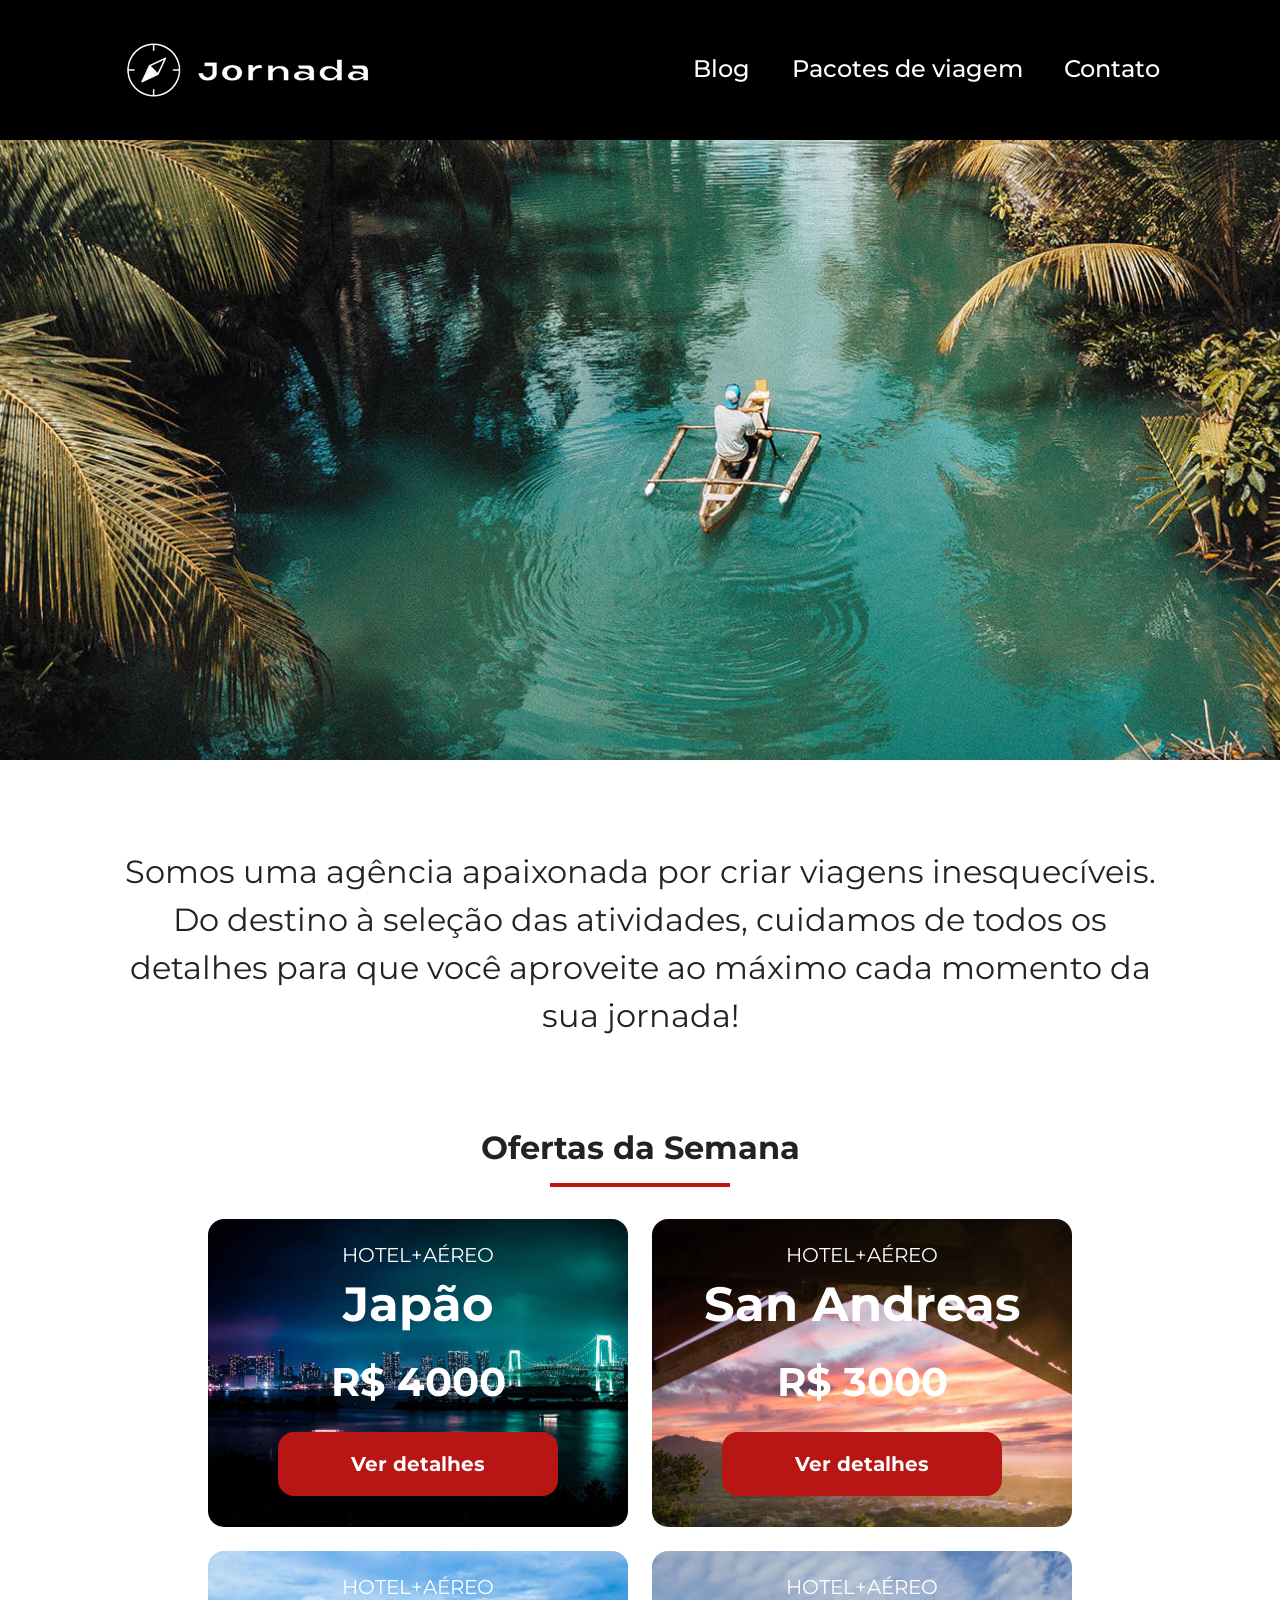
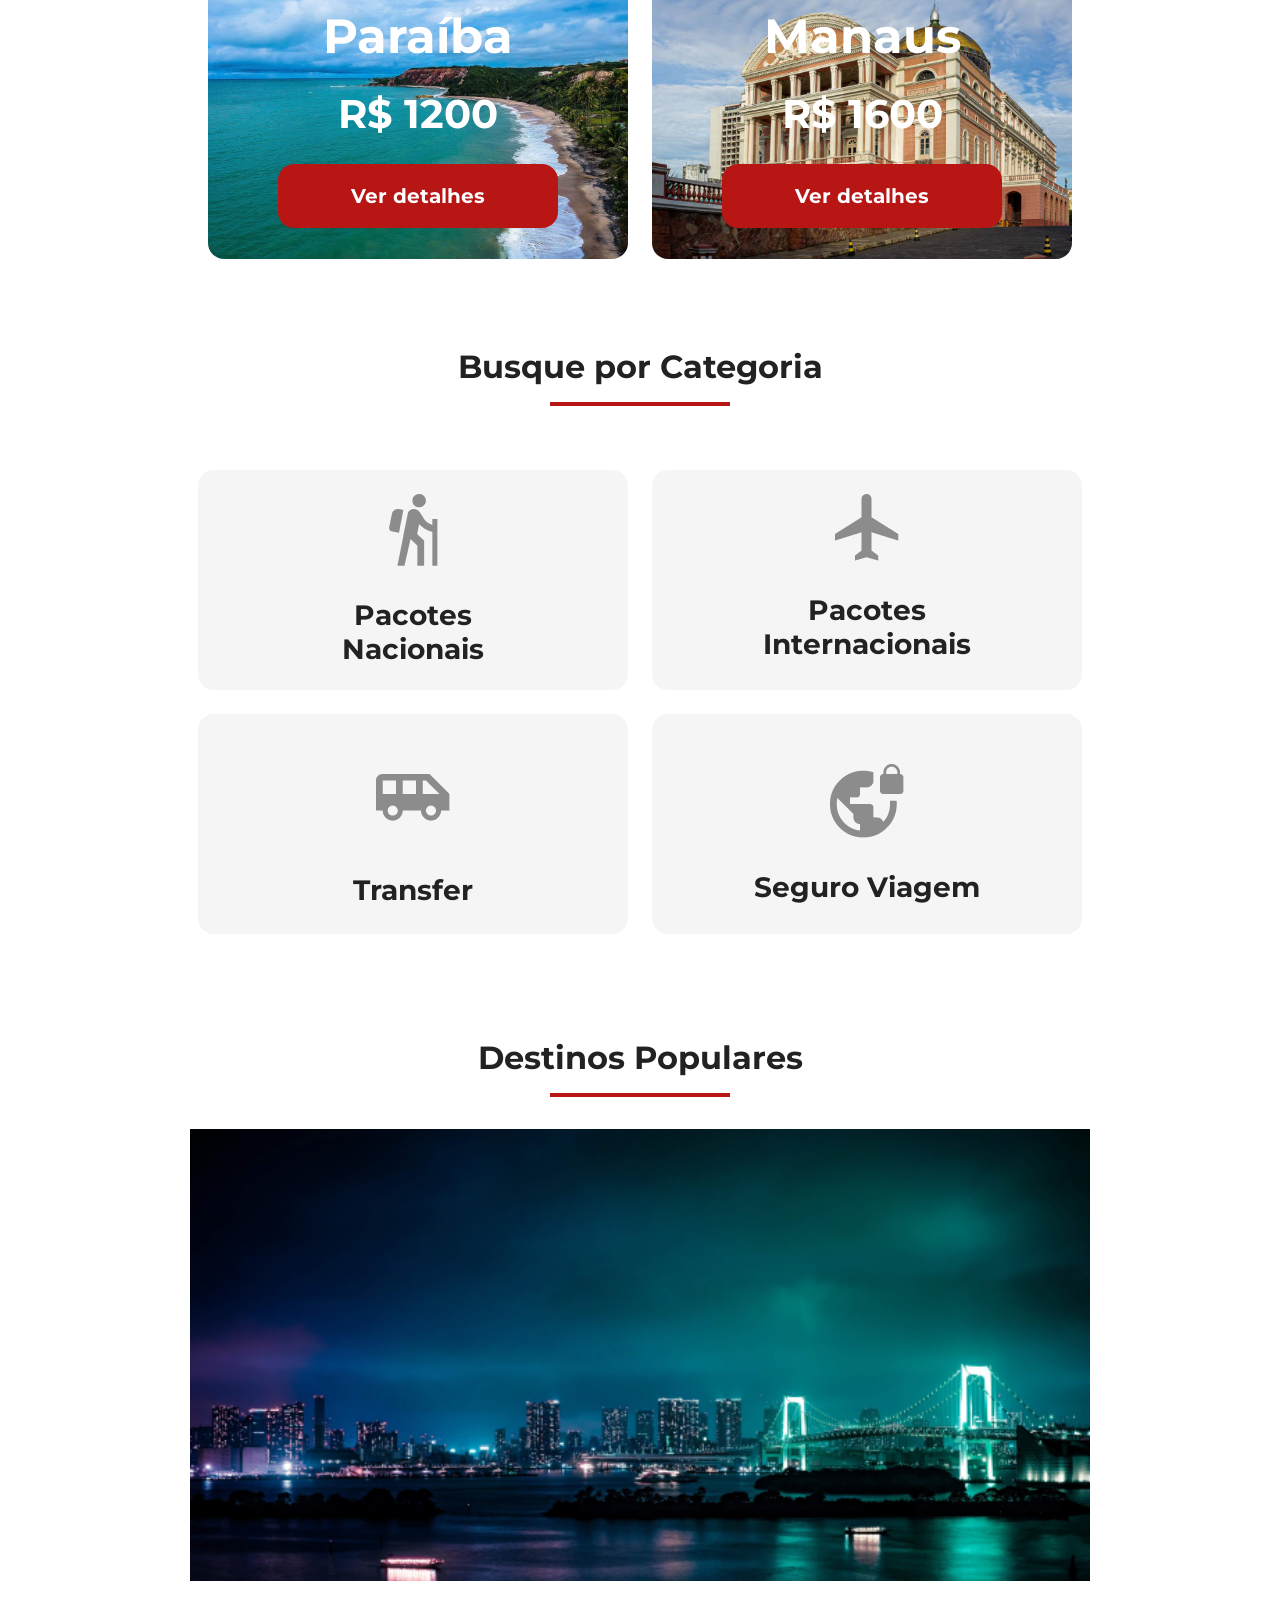
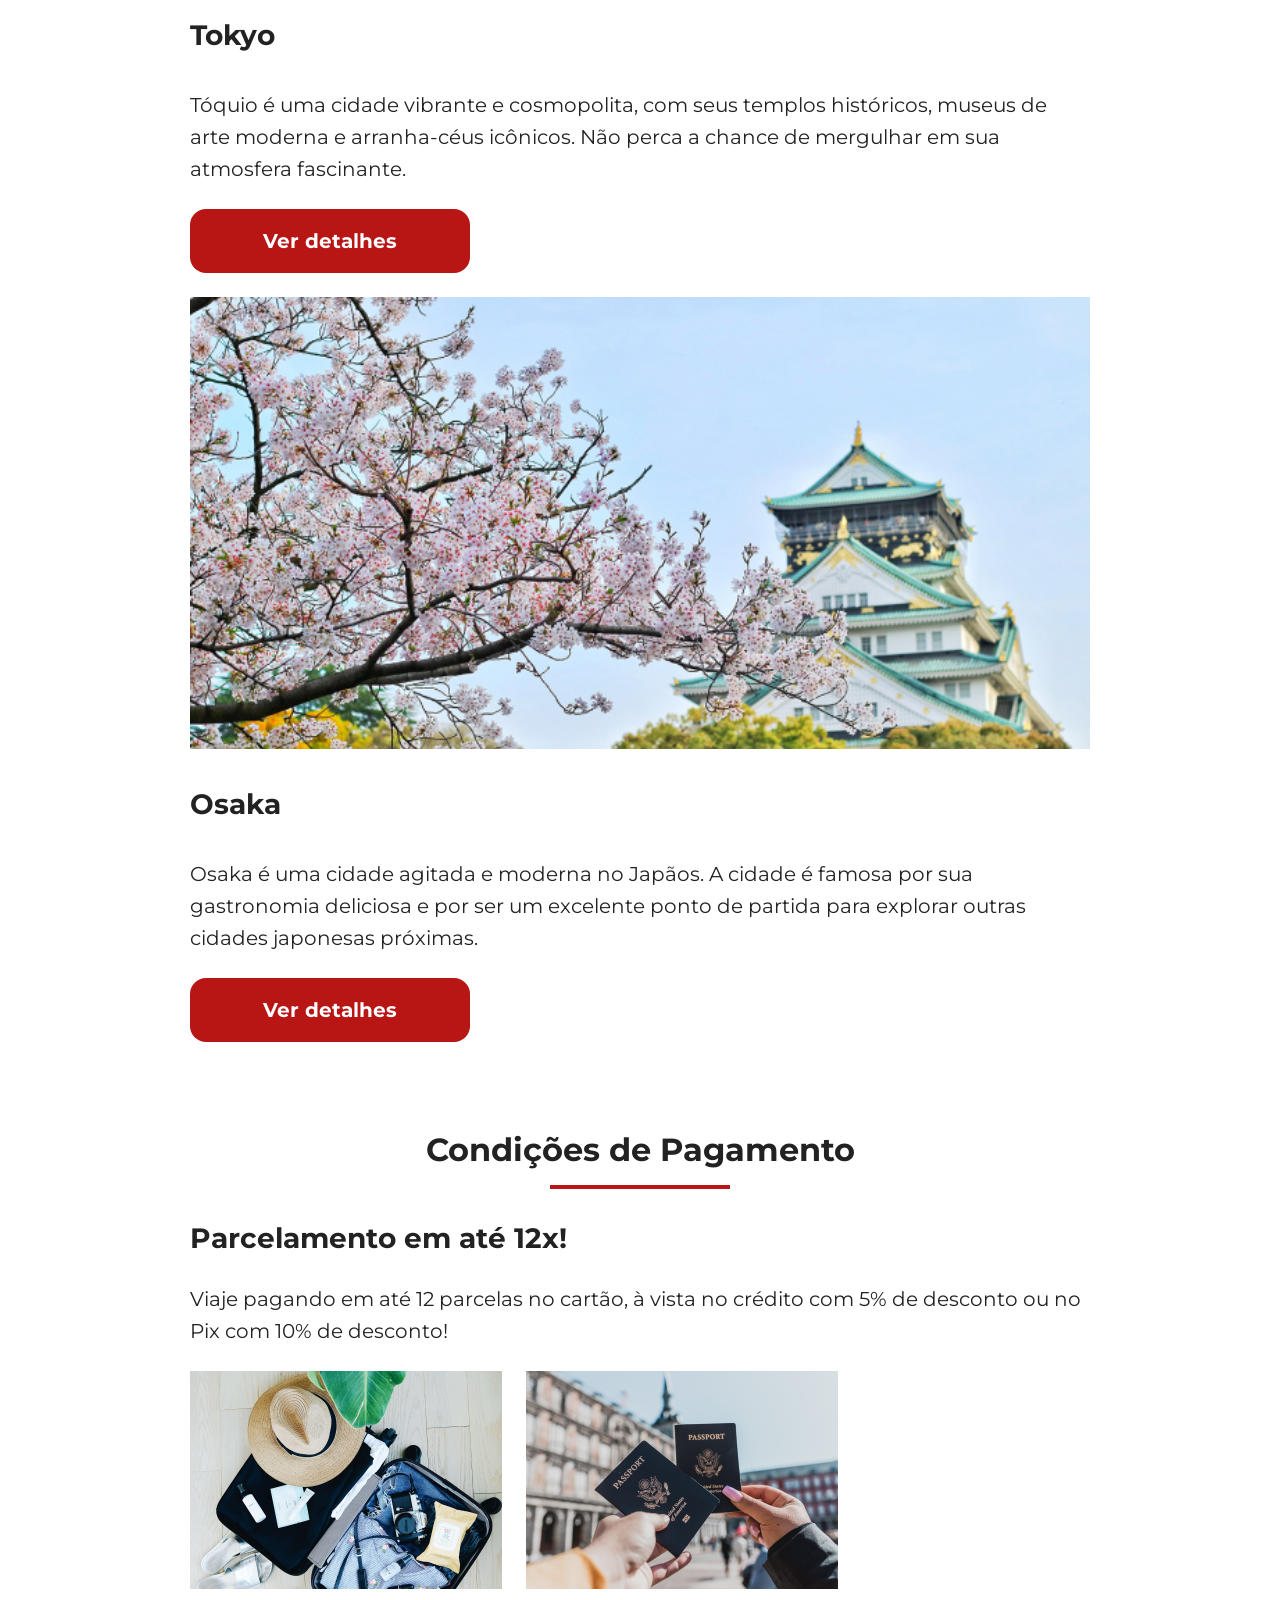
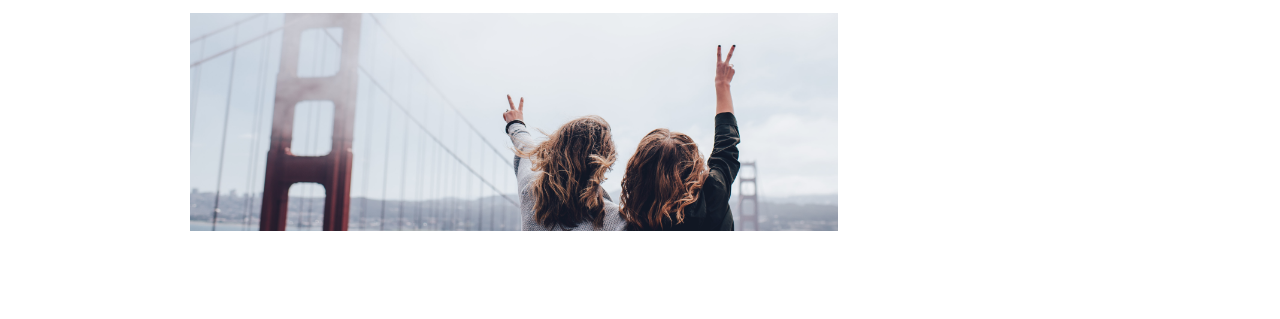
==== index.html @ 3ab2c5e5 "Finaliza sessao de pagamentos" ====
<!doctype html>
<html lang="pt-br">
    <head>
        <meta charset="UTF-8" />
        <meta name="viewport" content="width=device-width, initial-scale=1.0" />
        <link rel="stylesheet" href="./css/style.css" />
        <title>Jornada Viagens</title>
    </head>
    <body>
        <header class="main-header">
            <a class="logo" href="index.html" title="voltar para a página inicial">
                <img
                    class="img-mobile"
                    src="img/bussola-jornada-branco.png"
                    alt="Bússola do logo Jornada Viagens na cor branca"
                />
                <img
                    class="img-desktop"
                    src="img/bussola-texto-jornada-branco.png"
                    alt="Logo Jornada Viagens na cor branca"
                />
            </a>
            <div class="navigation-menu">
                <label for="menu"><img src="img/menu.png" alt="Menu" /></label>
                <input type="checkbox" id="menu" hidden />
                <nav>
                    <ul class="list-links">
                        <li><a href="blog.html" target="_blank" title="Acessar Blog">Blog</a></li>
                        <li>
                            <a href="pacotes.html" target="_blank" title="Acessar Pacotes de Viagem"
                                >Pacotes de viagem</a
                            >
                        </li>
                        <li>
                            <a href="contato.html" target="_blank" title="Acessar Contato"
                                >Contato</a
                            >
                        </li>
                    </ul>
                </nav>
            </div>
        </header>
        <section class="hero">
            <div class="hero-img"></div>
            <h2>
                Somos uma agência apaixonada por criar viagens inesquecíveis. Do destino à seleção
                das atividades, cuidamos de todos os detalhes para que você aproveite ao máximo cada
                momento da sua jornada!
            </h2>
        </section>
        <section class="offers">
            <div class="section-title">
                <h2>Ofertas da Semana</h2>
                <hr />
            </div>
            <section class="offers-cards">
                <article class="card japao">
                    <header>
                        <p>HOTEL+AÉREO</p>
                        <h3>
                            Japão <br />
                            <span>R$ 4000</span>
                        </h3>
                    </header>
                    <footer>
                        <a href="#" class="button">Ver detalhes</a>
                    </footer>
                </article>
                <article class="card san-andreas">
                    <header>
                        <p>HOTEL+AÉREO</p>
                        <h3>
                            San Andreas <br />
                            <span>R$ 3000</span>
                        </h3>
                    </header>
                    <footer>
                        <a href="#" class="button">Ver detalhes</a>
                    </footer>
                </article>
                <article class="card paraiba">
                    <header>
                        <p>HOTEL+AÉREO</p>
                        <h3>
                            Paraíba <br />
                            <span>R$ 1200</span>
                        </h3>
                    </header>
                    <footer>
                        <a href="#" class="button">Ver detalhes</a>
                    </footer>
                </article>
                <article class="card manaus">
                    <header>
                        <p>HOTEL+AÉREO</p>
                        <h3>
                            Manaus <br />
                            <span>R$ 1600</span>
                        </h3>
                    </header>
                    <footer>
                        <a href="#" class="button">Ver detalhes</a>
                    </footer>
                </article>
            </section>
        </section>
        <section class="categories">
            <div class="section-title">
                <h2>Busque por Categoria</h2>
                <hr />
            </div>
            <div class="categories-cards">
                <a
                    class="card"
                    href="#"
                    target="_blank"
                    title="Busque pela categoria Pacotes Nacionais"
                >
                    <img
                        src="img/icone-caminhada.png"
                        alt="Ícone cinza representando uma pessoa fazendo tracking"
                    />
                    <h3 class="content-title">
                        Pacotes <br />
                        Nacionais
                    </h3>
                </a>
                <a
                    class="card"
                    href="#"
                    target="_blank"
                    title="Busque pela categoria Pacotes Internacionais"
                >
                    <img src="img/icone-aviao.png" alt="" />
                    <h3 class="content-title">
                        Pacotes <br />
                        Internacionais
                    </h3>
                </a>
                <a
                    class="card single-line transfer"
                    href="#"
                    target="_blank"
                    title="Busque pela categoria Transfer"
                >
                    <img src="img/icone-transfer.png" alt="" />
                    <h3 class="content-title">Transfer</h3>
                </a>
                <a
                    class="card single-line"
                    href="#"
                    target="_blank"
                    title="Busque pela categoria Seguro Viagem"
                >
                    <img src="img/icone-planeta.png" alt="" />
                    <h3 class="content-title">Seguro Viagem</h3>
                </a>
            </div>
        </section>
        <section class="destinations">
            <div class="section-title">
                <h2>Destinos Populares</h2>
                <hr />
            </div>
            <div class="destination-items">
                <article class="item">
                    <header>
                        <div class="img-item tokyo"></div>
                        <h4 class="content-title">Tokyo</h4>
                    </header>
                    <p class="content-text">
                        Tóquio é uma cidade vibrante e cosmopolita, com seus templos históricos,
                        museus de arte moderna e arranha-céus icônicos. Não perca a chance de
                        mergulhar em sua atmosfera fascinante.
                    </p>
                    <footer>
                        <a
                            href="#"
                            class="button"
                            target="_blank"
                            title="Veja mais detalhes do destino Tokyo"
                            >Ver detalhes</a
                        >
                    </footer>
                </article>
                <article class="item">
                    <header>
                        <div class="img-item osaka"></div>
                        <h4 class="content-title">Osaka</h4>
                    </header>
                    <p class="content-text">
                        Osaka é uma cidade agitada e moderna no Japãos. A cidade é famosa por sua
                        gastronomia deliciosa e por ser um excelente ponto de partida para explorar
                        outras cidades japonesas próximas.
                    </p>
                    <footer>
                        <a
                            href="#"
                            class="button"
                            target="_blank"
                            title="Veja mais detalhes do destino Osaka"
                            >Ver detalhes</a
                        >
                    </footer>
                </article>
            </div>
        </section>
        <section class="payments">
            <div class="section-title">
                <h2>Condições de Pagamento</h2>
                <hr />
            </div>
            <div class="content-container">
                <div class="text-content">
                    <h3 class="content-title">Parcelamento em até 12x!</h3>
                    <p class="content-text">
                        Viaje pagando em até 12 parcelas no cartão, à vista no crédito com 5% de
                        desconto ou no Pix com 10% de desconto!
                    </p>
                </div>
                <div class="image-gallery">
                    <div class="image first"></div>
                    <div class="image second"></div>
                    <div class="image third colspan-2"></div>
                </div>
            </div>
        </section>
    </body>
</html>
---- css/style.css ----
@import url(global.css);
@import url(header.css);
@import url(hero.css);
@import url(offers.css);
@import url(categories.css);
@import url(destination.css);
@import url(payments.css);
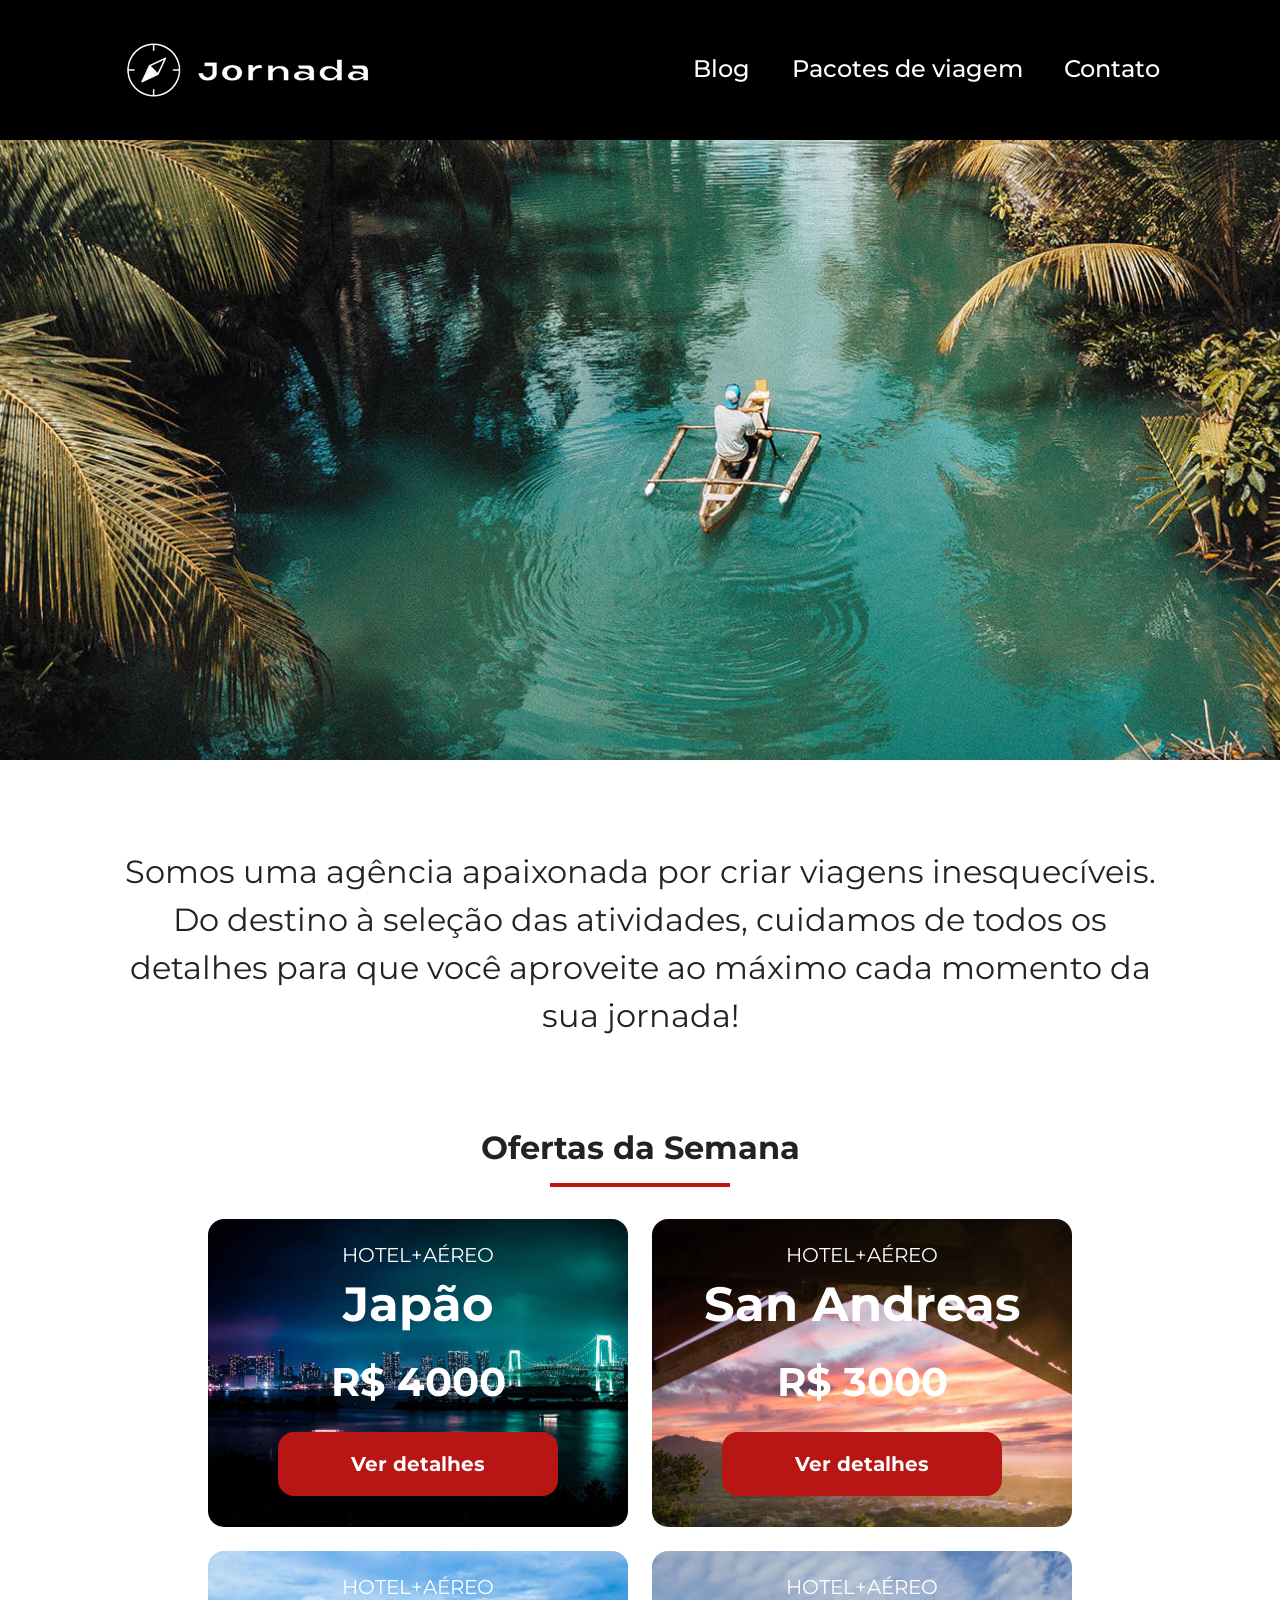
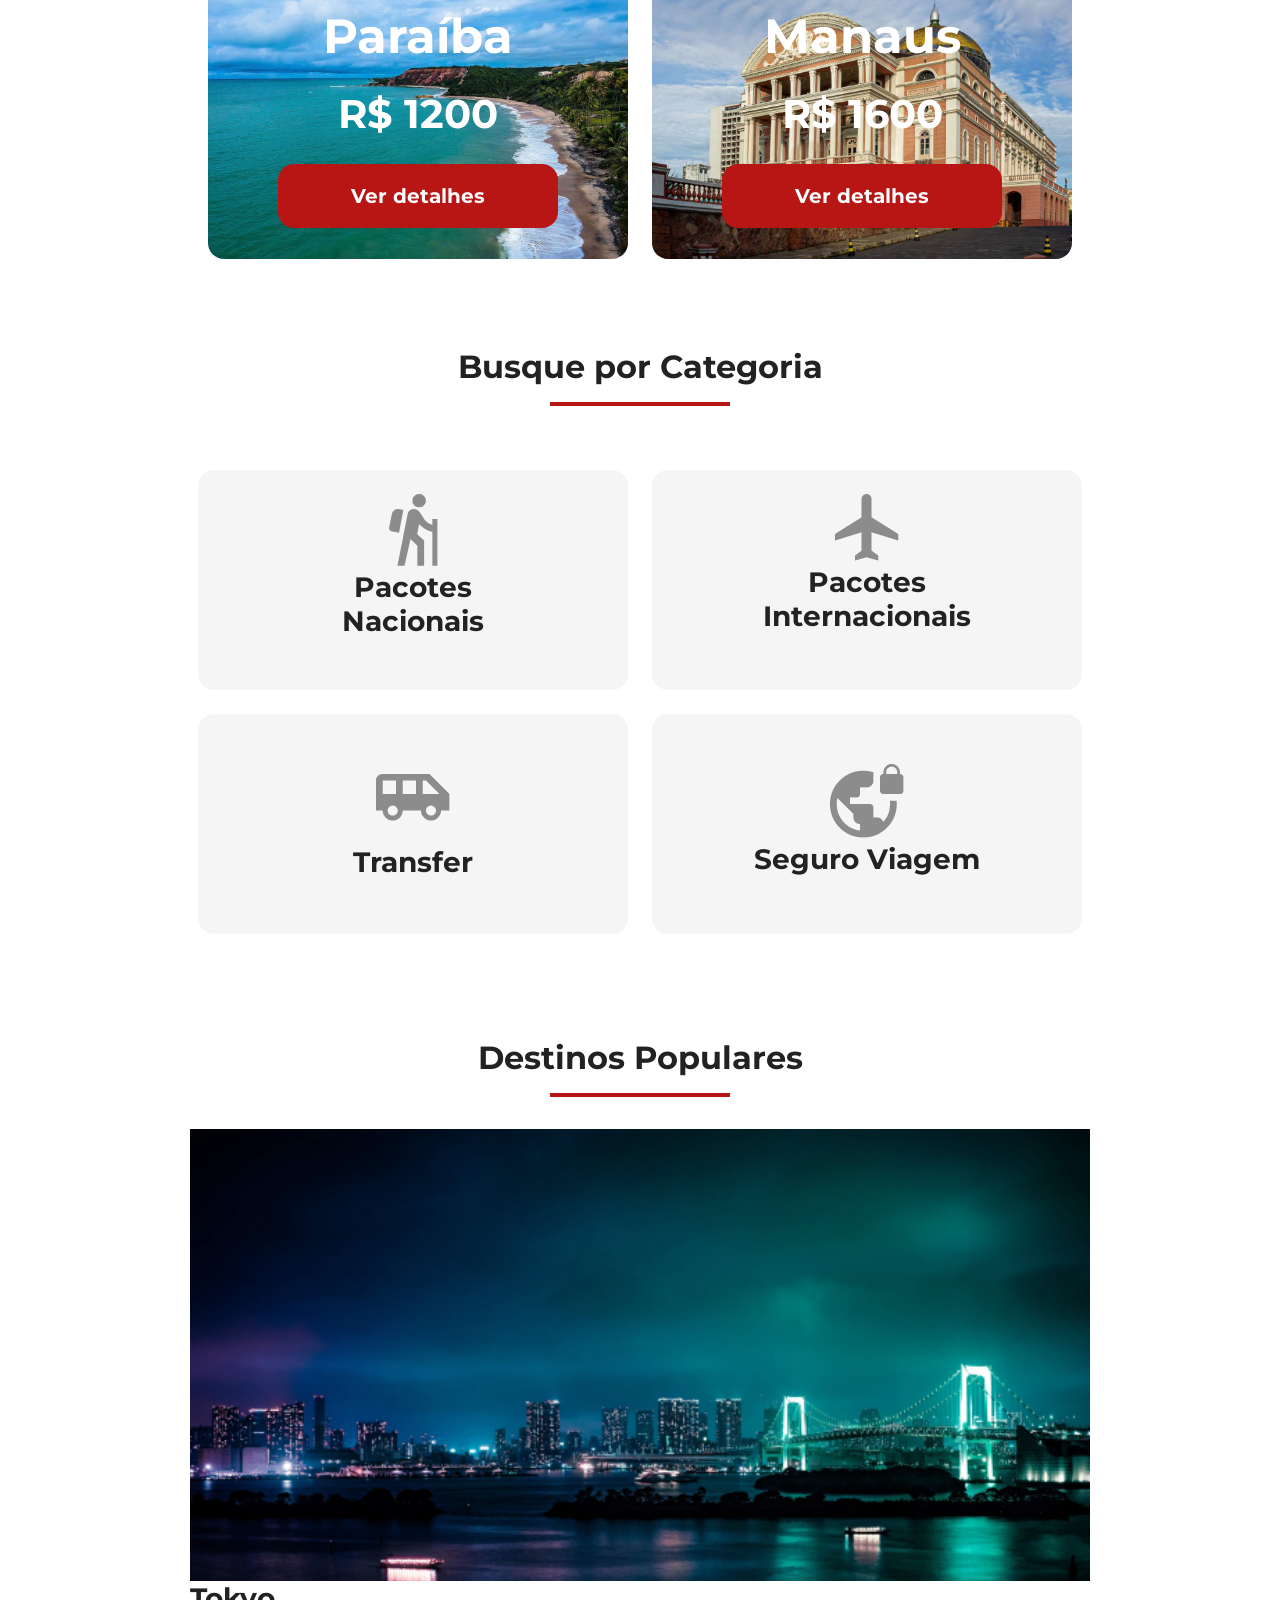
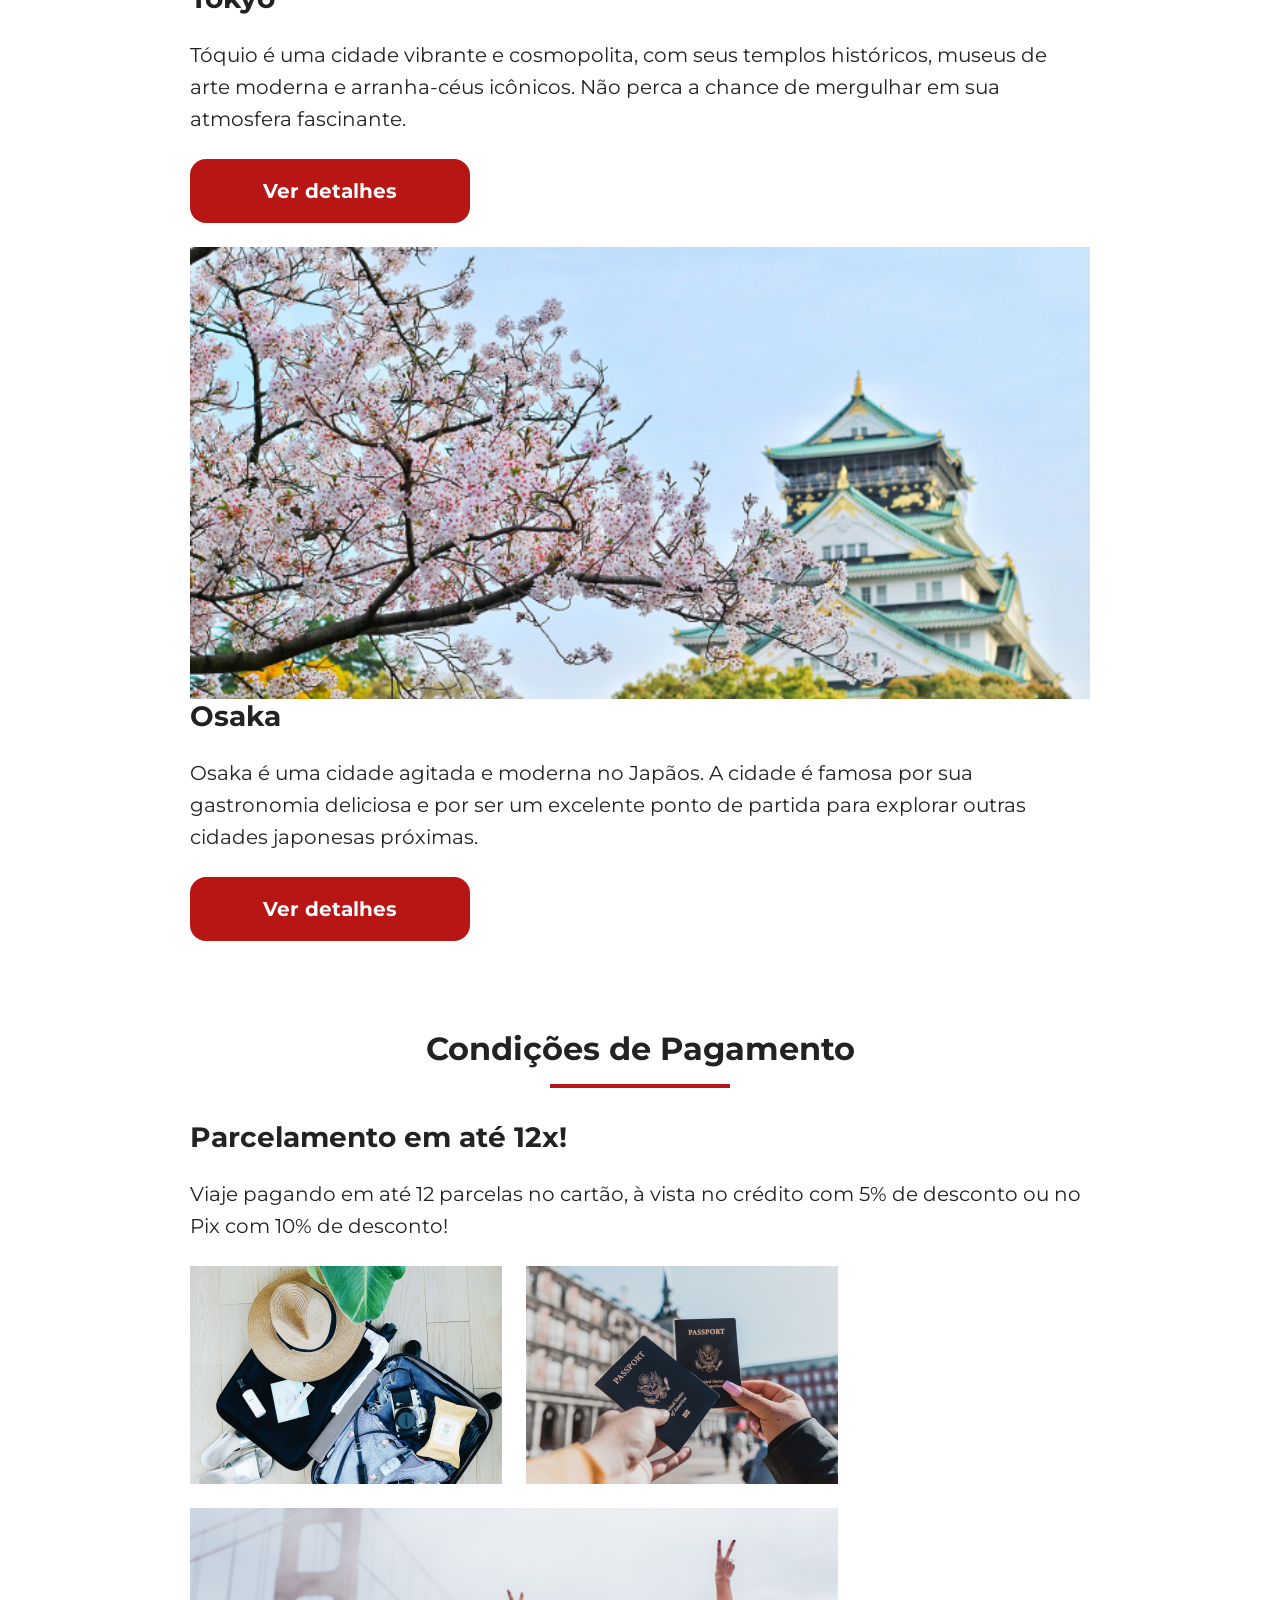
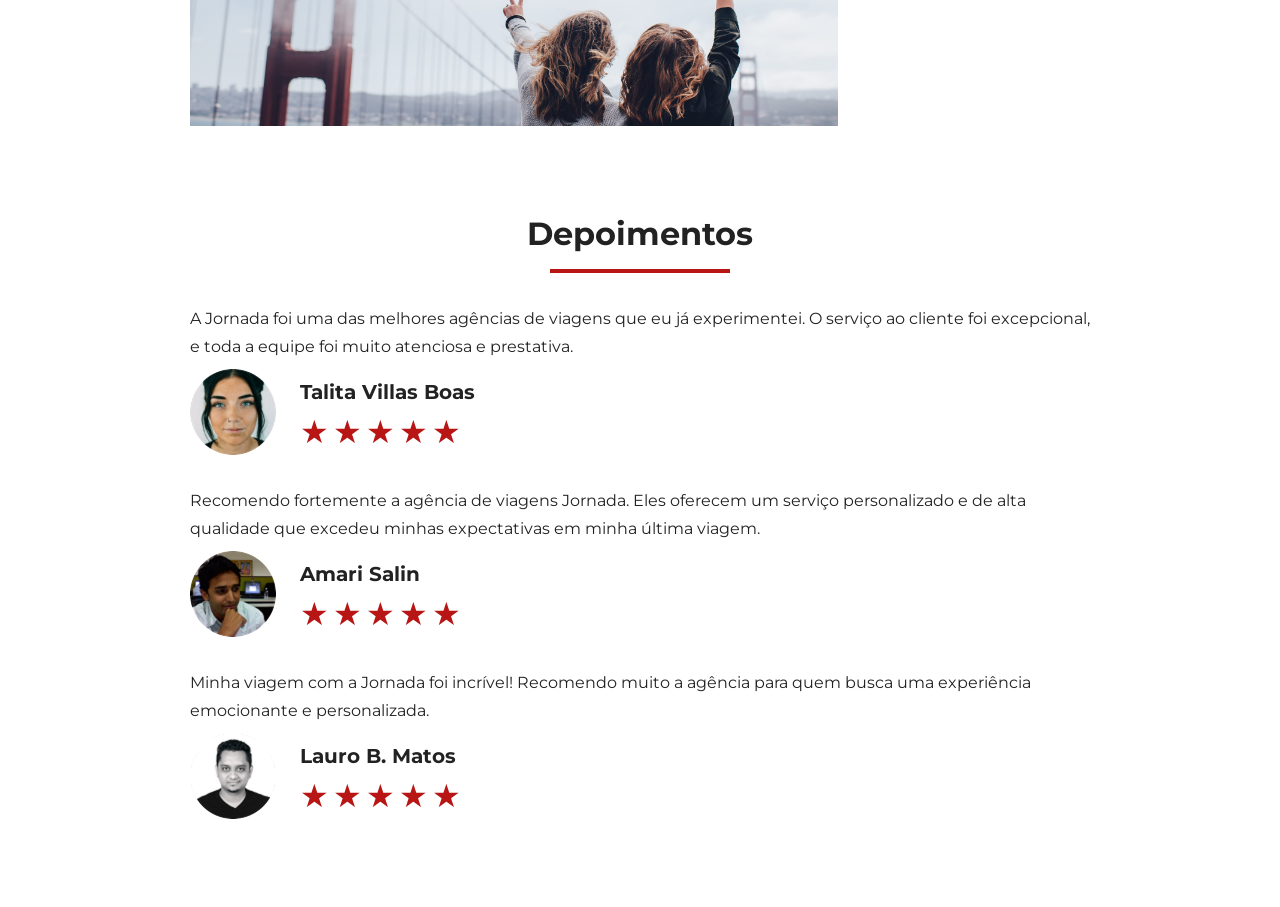
==== commit 473a9ffd: "Finaliza estilos do mobile" ====
--- a/index.html
+++ b/index.html
@@ -225,5 +225,87 @@
                 </div>
             </div>
         </section>
+        <section class="testimonial">
+            <div class="section-title">
+                <h2>Depoimentos</h2>
+                <hr />
+            </div>
+            <div class="testimonial-container">
+                <article>
+                    <header>
+                        <p>
+                            A Jornada foi uma das melhores agências de viagens que eu já
+                            experimentei. O serviço ao cliente foi excepcional, e toda a equipe foi
+                            muito atenciosa e prestativa.
+                        </p>
+                    </header>
+                    <footer>
+                        <img
+                            src="img/avatar-talita.png"
+                            alt="Imagem de perfil da cliente Talita Villas Boas"
+                        />
+                        <div class="profile-content">
+                            <h4>Talita Villas Boas</h4>
+                            <div class="rating">
+                                <span class="star">★</span>
+                                <span class="star">★</span>
+                                <span class="star">★</span>
+                                <span class="star">★</span>
+                                <span class="star">★</span>
+                            </div>
+                        </div>
+                    </footer>
+                </article>
+                <article>
+                    <header>
+                        <p>
+                            Recomendo fortemente a agência de viagens Jornada. Eles oferecem um
+                            serviço personalizado e de alta qualidade que excedeu minhas
+                            expectativas em minha última viagem.
+                        </p>
+                    </header>
+                    <footer>
+                        <img
+                            src="img/avatar-amari.png"
+                            alt="Imagem de perfil do cliente Amari Salin"
+                        />
+                        <div class="profile-content">
+                            <h4>Amari Salin</h4>
+                            <div class="rating">
+                                <span class="star">★</span>
+                                <span class="star">★</span>
+                                <span class="star">★</span>
+                                <span class="star">★</span>
+                                <span class="star">★</span>
+                            </div>
+                        </div>
+                    </footer>
+                </article>
+                <article>
+                    <header>
+                        <p>
+                            Minha viagem com a Jornada foi incrível! Recomendo muito a agência para
+                            quem busca uma experiência emocionante e personalizada.
+                        </p>
+                    </header>
+                    <footer>
+                        <img
+                            src="img/avatar-lauro.png"
+                            alt="Imagem de perfil do cliente Lauro B. Matos"
+                        />
+                        <div class="profile-content">
+                            <h4>Lauro B. Matos</h4>
+                            <div class="rating">
+                                <span class="star">★</span>
+                                <span class="star">★</span>
+                                <span class="star">★</span>
+                                <span class="star">★</span>
+                                <span class="star">★</span>
+                            </div>
+                        </div>
+                    </footer>
+                </article>
+            </div>
+        </section>
     </body>
 </html>
--- a/css/style.css
+++ b/css/style.css
@@ -5,3 +5,4 @@
 @import url(categories.css);
 @import url(destination.css);
 @import url(payments.css);
+@import url(testimonials.css);
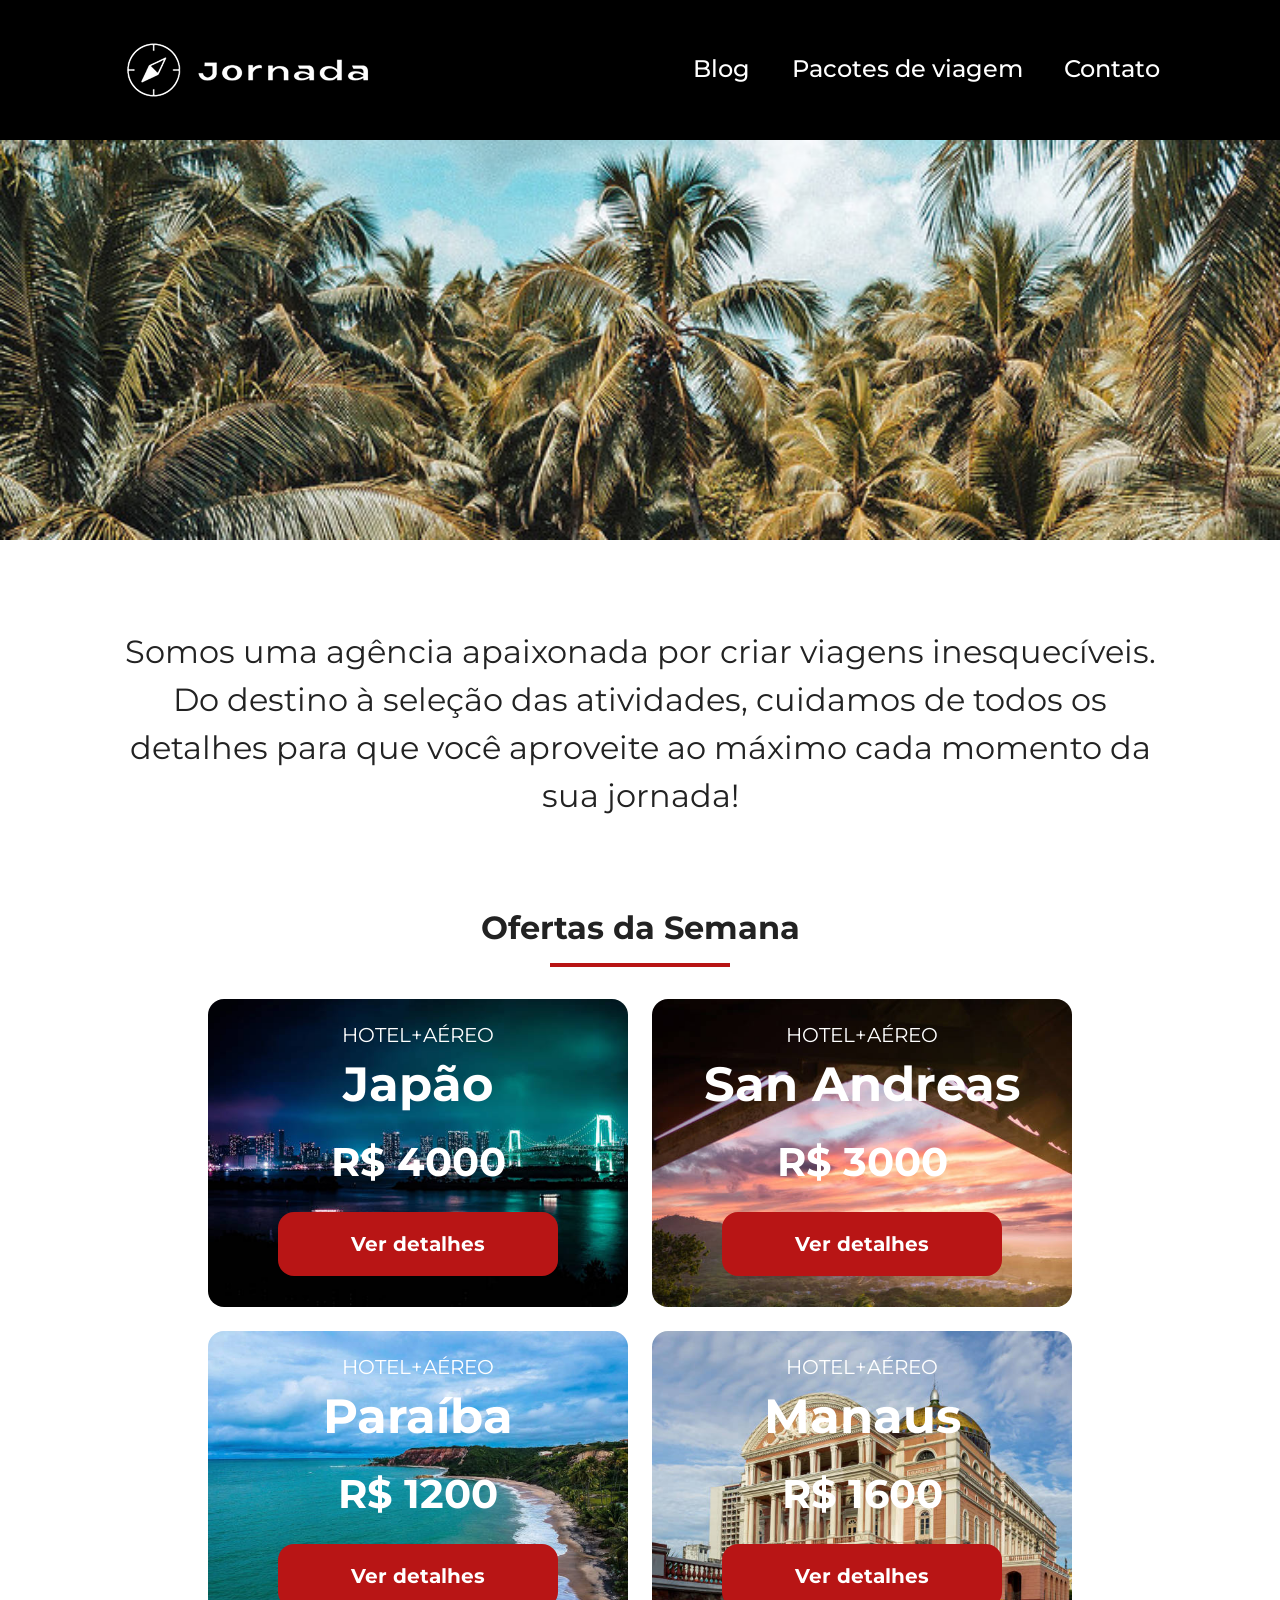
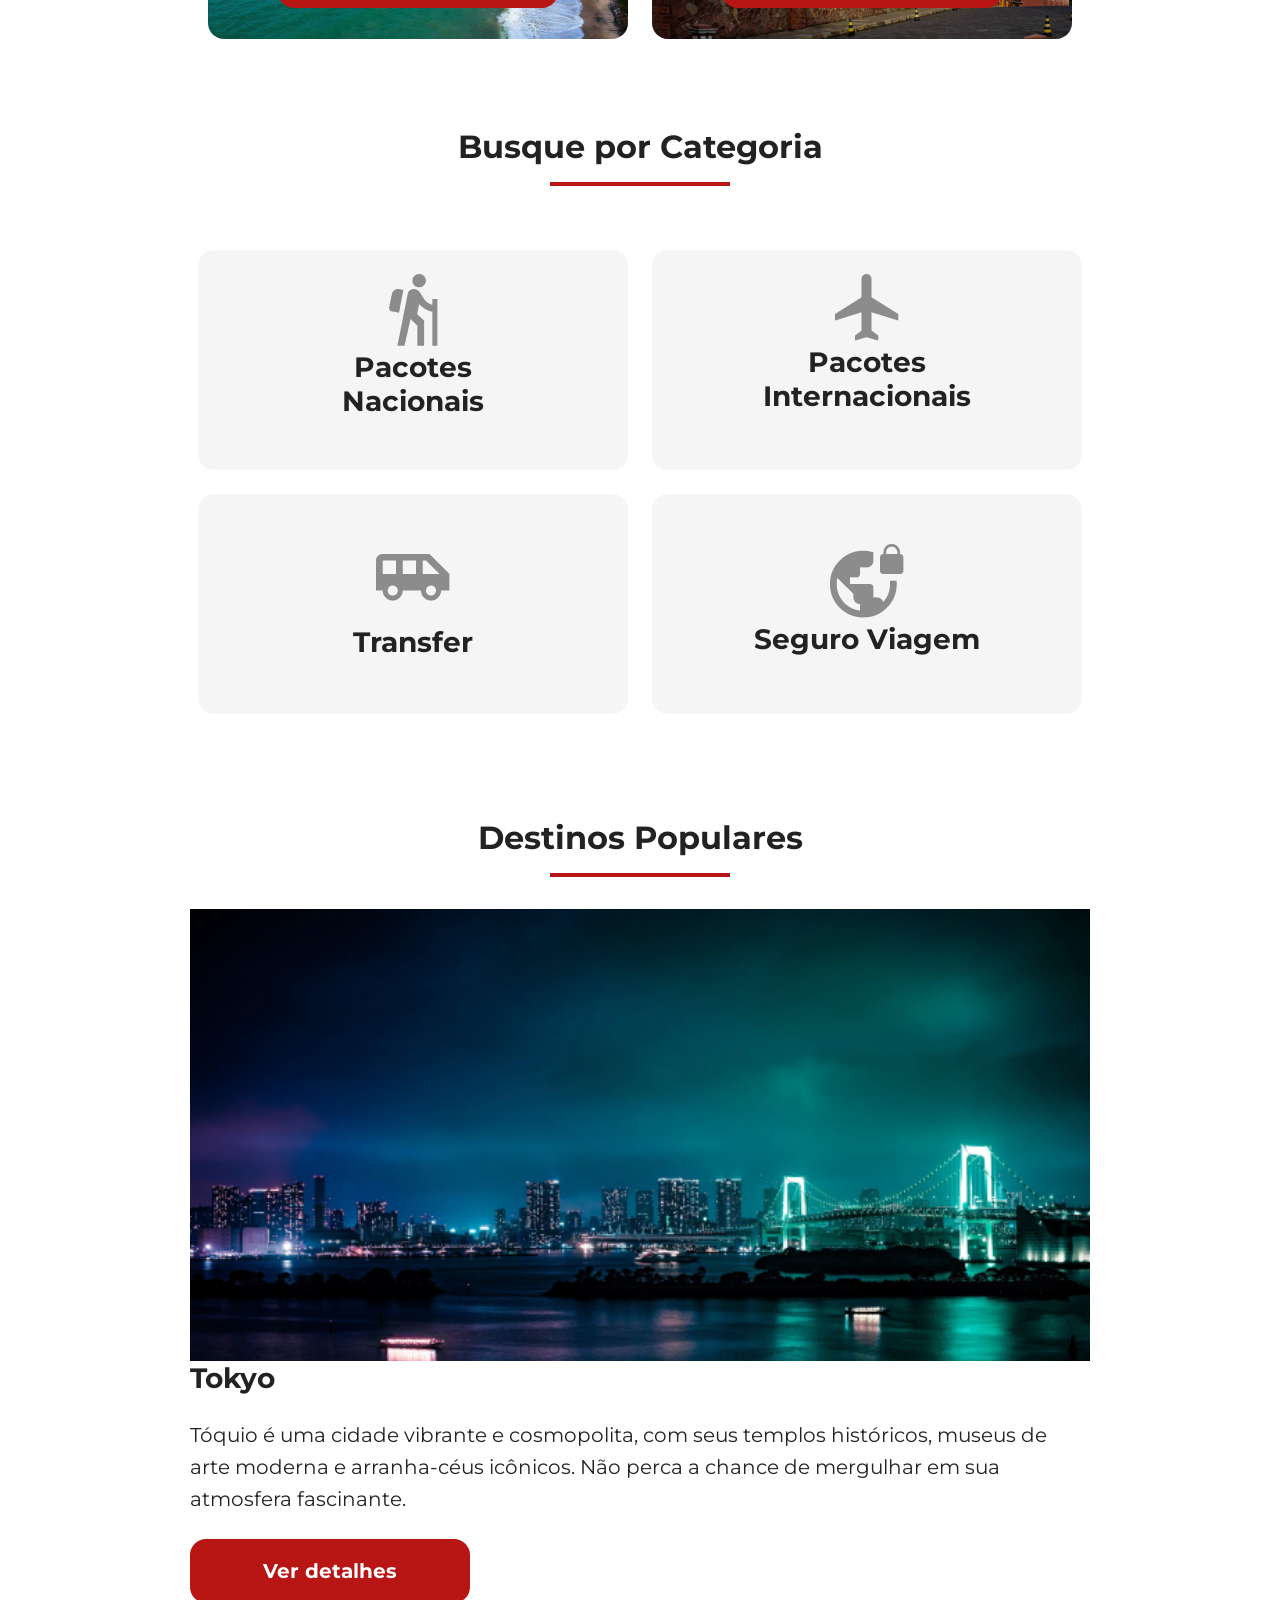
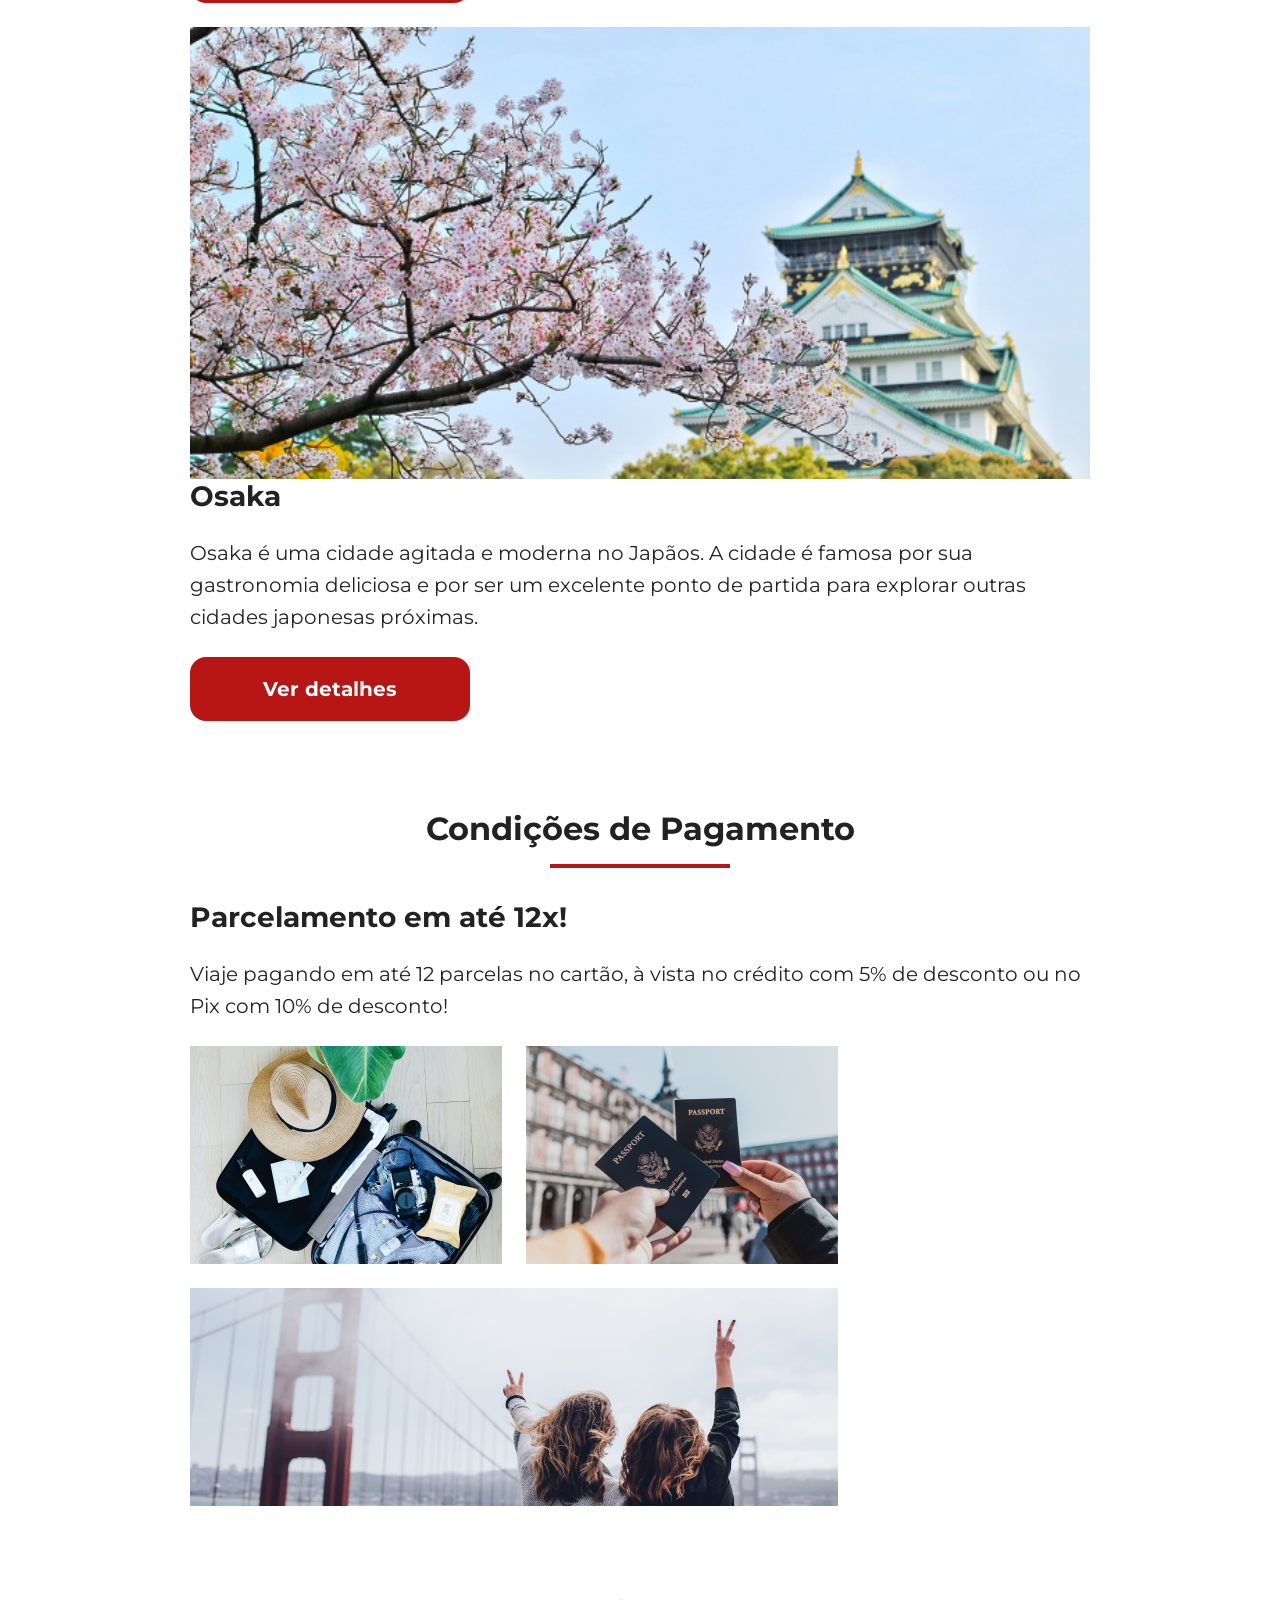
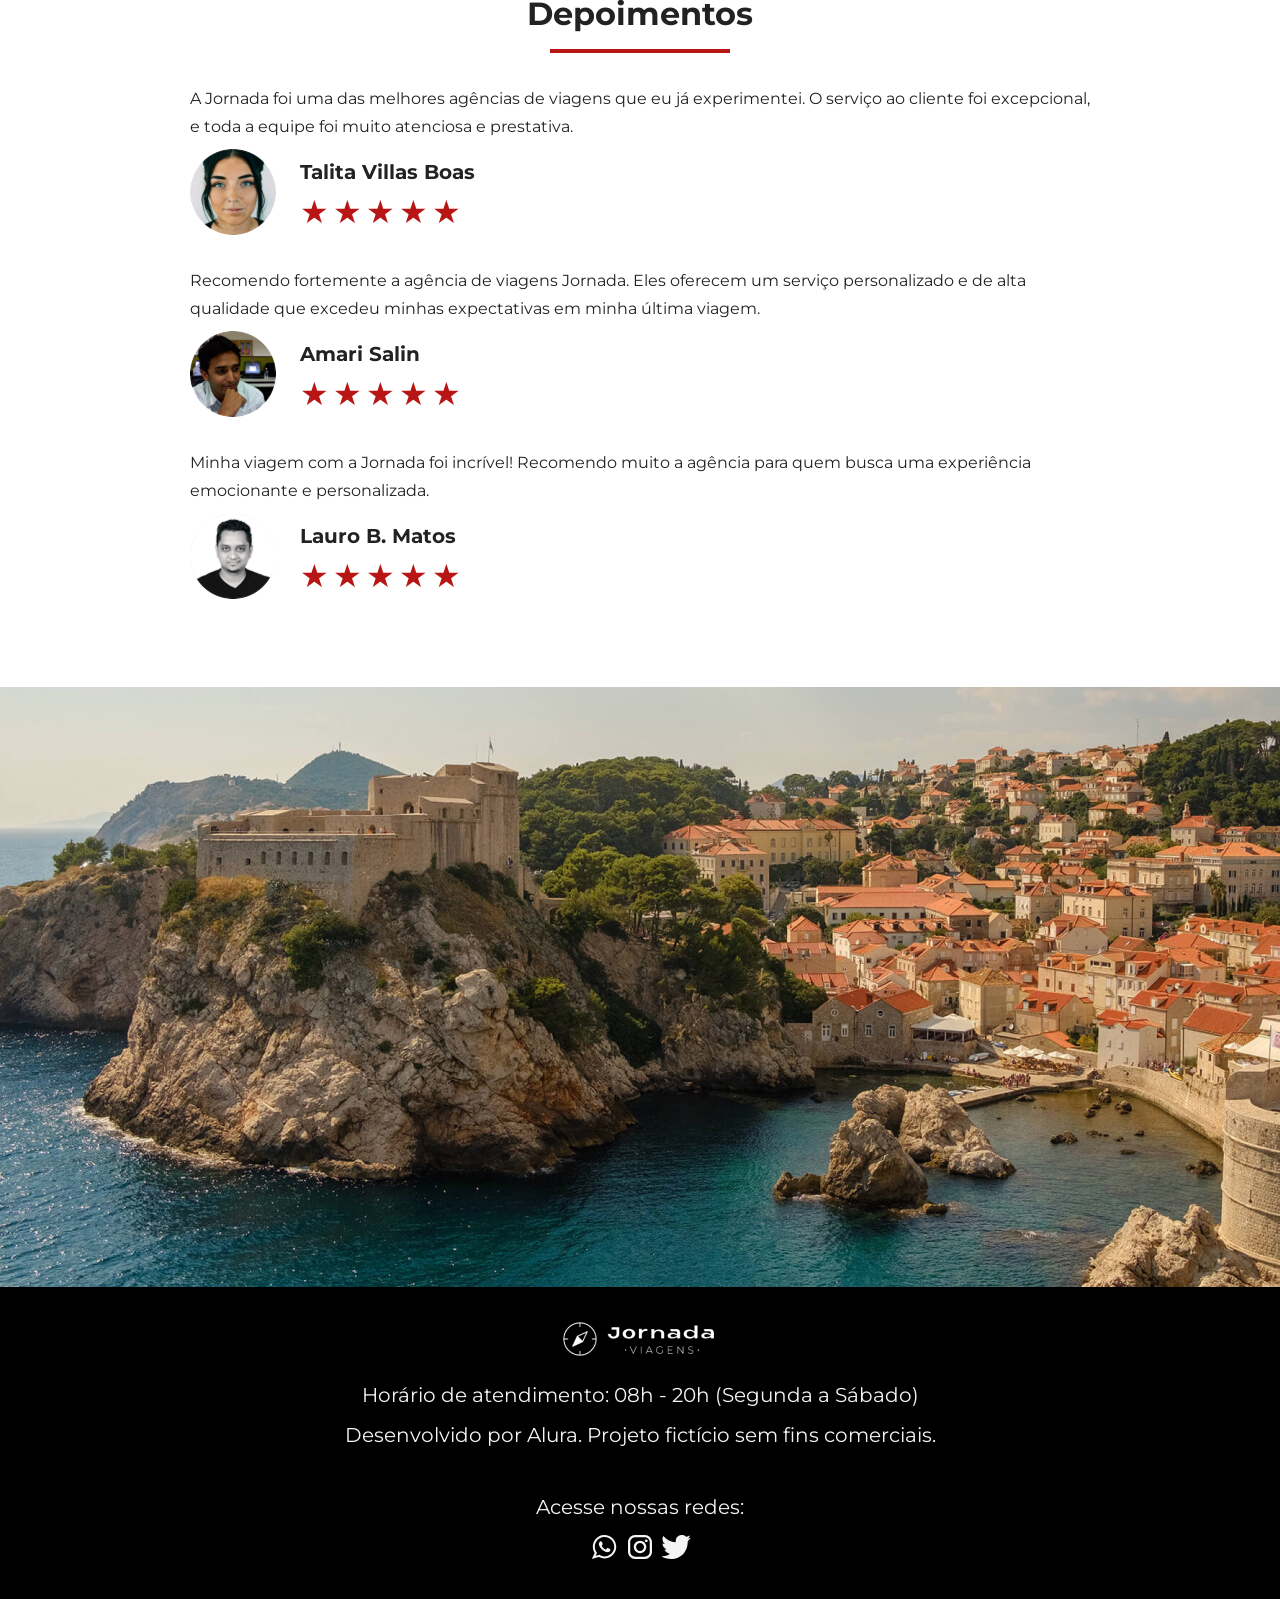
==== commit df5614a7: "Adiciona melhorias de acessibilidade" ====
--- a/index.html
+++ b/index.html
@@ -40,272 +40,296 @@
                 </nav>
             </div>
         </header>
-        <section class="hero">
-            <div class="hero-img"></div>
-            <h2>
-                Somos uma agência apaixonada por criar viagens inesquecíveis. Do destino à seleção
-                das atividades, cuidamos de todos os detalhes para que você aproveite ao máximo cada
-                momento da sua jornada!
-            </h2>
-        </section>
-        <section class="offers">
-            <div class="section-title">
-                <h2>Ofertas da Semana</h2>
-                <hr />
+        <main>
+            <section class="hero">
+                <div class="hero-img"></div>
+                <h2>
+                    Somos uma agência apaixonada por criar viagens inesquecíveis. Do destino à
+                    seleção das atividades, cuidamos de todos os detalhes para que você aproveite ao
+                    máximo cada momento da sua jornada!
+                </h2>
+            </section>
+            <section class="offers">
+                <div class="section-title">
+                    <h2>Ofertas da Semana</h2>
+                    <hr />
+                </div>
+                <section class="offers-cards">
+                    <article class="card japao">
+                        <header>
+                            <p>HOTEL+AÉREO</p>
+                            <h3>
+                                Japão <br />
+                                <span>R$ 4000</span>
+                            </h3>
+                        </header>
+                        <footer>
+                            <a href="#" class="button">Ver detalhes</a>
+                        </footer>
+                    </article>
+                    <article class="card san-andreas">
+                        <header>
+                            <p>HOTEL+AÉREO</p>
+                            <h3>
+                                San Andreas <br />
+                                <span>R$ 3000</span>
+                            </h3>
+                        </header>
+                        <footer>
+                            <a href="#" class="button">Ver detalhes</a>
+                        </footer>
+                    </article>
+                    <article class="card paraiba">
+                        <header>
+                            <p>HOTEL+AÉREO</p>
+                            <h3>
+                                Paraíba <br />
+                                <span>R$ 1200</span>
+                            </h3>
+                        </header>
+                        <footer>
+                            <a href="#" class="button">Ver detalhes</a>
+                        </footer>
+                    </article>
+                    <article class="card manaus">
+                        <header>
+                            <p>HOTEL+AÉREO</p>
+                            <h3>
+                                Manaus <br />
+                                <span>R$ 1600</span>
+                            </h3>
+                        </header>
+                        <footer>
+                            <a href="#" class="button">Ver detalhes</a>
+                        </footer>
+                    </article>
+                </section>
+            </section>
+            <section class="categories">
+                <div class="section-title">
+                    <h2>Busque por Categoria</h2>
+                    <hr />
+                </div>
+                <div class="categories-cards">
+                    <a
+                        class="card"
+                        href="#"
+                        target="_blank"
+                        title="Busque pela categoria Pacotes Nacionais"
+                    >
+                        <img
+                            src="img/icone-caminhada.png"
+                            alt="Ícone cinza representando uma pessoa fazendo tracking"
+                        />
+                        <h3 class="content-title">
+                            Pacotes <br />
+                            Nacionais
+                        </h3>
+                    </a>
+                    <a
+                        class="card"
+                        href="#"
+                        target="_blank"
+                        title="Busque pela categoria Pacotes Internacionais"
+                    >
+                        <img src="img/icone-aviao.png" alt="" />
+                        <h3 class="content-title">
+                            Pacotes <br />
+                            Internacionais
+                        </h3>
+                    </a>
+                    <a
+                        class="card single-line transfer"
+                        href="#"
+                        target="_blank"
+                        title="Busque pela categoria Transfer"
+                    >
+                        <img src="img/icone-transfer.png" alt="" />
+                        <h3 class="content-title">Transfer</h3>
+                    </a>
+                    <a
+                        class="card single-line"
+                        href="#"
+                        target="_blank"
+                        title="Busque pela categoria Seguro Viagem"
+                    >
+                        <img src="img/icone-planeta.png" alt="" />
+                        <h3 class="content-title">Seguro Viagem</h3>
+                    </a>
+                </div>
+            </section>
+            <section class="destinations">
+                <div class="section-title">
+                    <h2>Destinos Populares</h2>
+                    <hr />
+                </div>
+                <div class="destination-items">
+                    <article class="item">
+                        <header>
+                            <div class="img-item tokyo"></div>
+                            <h3 class="content-title">Tokyo</h3>
+                        </header>
+                        <p class="content-text">
+                            Tóquio é uma cidade vibrante e cosmopolita, com seus templos históricos,
+                            museus de arte moderna e arranha-céus icônicos. Não perca a chance de
+                            mergulhar em sua atmosfera fascinante.
+                        </p>
+                        <footer>
+                            <a
+                                href="#"
+                                class="button"
+                                target="_blank"
+                                title="Veja mais detalhes do destino Tokyo"
+                                >Ver detalhes</a
+                            >
+                        </footer>
+                    </article>
+                    <article class="item">
+                        <header>
+                            <div class="img-item osaka"></div>
+                            <h3 class="content-title">Osaka</h3>
+                        </header>
+                        <p class="content-text">
+                            Osaka é uma cidade agitada e moderna no Japãos. A cidade é famosa por
+                            sua gastronomia deliciosa e por ser um excelente ponto de partida para
+                            explorar outras cidades japonesas próximas.
+                        </p>
+                        <footer>
+                            <a
+                                href="#"
+                                class="button"
+                                target="_blank"
+                                title="Veja mais detalhes do destino Osaka"
+                                >Ver detalhes</a
+                            >
+                        </footer>
+                    </article>
+                </div>
+            </section>
+            <section class="payments">
+                <div class="section-title">
+                    <h2>Condições de Pagamento</h2>
+                    <hr />
+                </div>
+                <div class="content-container">
+                    <div class="text-content">
+                        <h3 class="content-title">Parcelamento em até 12x!</h3>
+                        <p class="content-text">
+                            Viaje pagando em até 12 parcelas no cartão, à vista no crédito com 5% de
+                            desconto ou no Pix com 10% de desconto!
+                        </p>
+                    </div>
+                    <div class="image-gallery">
+                        <div class="image first"></div>
+                        <div class="image second"></div>
+                        <div class="image third colspan-2"></div>
+                    </div>
+                </div>
+            </section>
+            <section class="testimonial">
+                <div class="section-title">
+                    <h2>Depoimentos</h2>
+                    <hr />
+                </div>
+                <div class="testimonial-container">
+                    <article>
+                        <header>
+                            <p>
+                                A Jornada foi uma das melhores agências de viagens que eu já
+                                experimentei. O serviço ao cliente foi excepcional, e toda a equipe
+                                foi muito atenciosa e prestativa.
+                            </p>
+                        </header>
+                        <footer>
+                            <img
+                                src="img/avatar-talita.png"
+                                alt="Imagem de perfil da cliente Talita Villas Boas"
+                            />
+                            <div class="profile-content">
+                                <h3>Talita Villas Boas</h3>
+                                <div class="rating">
+                                    <span class="star">★</span>
+                                    <span class="star">★</span>
+                                    <span class="star">★</span>
+                                    <span class="star">★</span>
+                                    <span class="star">★</span>
+                                </div>
+                            </div>
+                        </footer>
+                    </article>
+                    <article>
+                        <header>
+                            <p>
+                                Recomendo fortemente a agência de viagens Jornada. Eles oferecem um
+                                serviço personalizado e de alta qualidade que excedeu minhas
+                                expectativas em minha última viagem.
+                            </p>
+                        </header>
+                        <footer>
+                            <img
+                                src="img/avatar-amari.png"
+                                alt="Imagem de perfil do cliente Amari Salin"
+                            />
+                            <div class="profile-content">
+                                <h3>Amari Salin</h3>
+                                <div class="rating">
+                                    <span class="star">★</span>
+                                    <span class="star">★</span>
+                                    <span class="star">★</span>
+                                    <span class="star">★</span>
+                                    <span class="star">★</span>
+                                </div>
+                            </div>
+                        </footer>
+                    </article>
+                    <article>
+                        <header>
+                            <p>
+                                Minha viagem com a Jornada foi incrível! Recomendo muito a agência
+                                para quem busca uma experiência emocionante e personalizada.
+                            </p>
+                        </header>
+                        <footer>
+                            <img
+                                src="img/avatar-lauro.png"
+                                alt="Imagem de perfil do cliente Lauro B. Matos"
+                            />
+                            <div class="profile-content">
+                                <h3>Lauro B. Matos</h3>
+                                <div class="rating">
+                                    <span class="star">★</span>
+                                    <span class="star">★</span>
+                                    <span class="star">★</span>
+                                    <span class="star">★</span>
+                                    <span class="star">★</span>
+                                </div>
+                            </div>
+                        </footer>
+                    </article>
+                </div>
+            </section>
+            <section class="bottom-hero">
+                <div class="hero-img"></div>
+            </section>
+        </main>
+        <footer class="main-footer">
+            <div class="footer-content">
+                <img src="img/logo-footer.png" alt="Logo completo Jornada Viagens" />
+                <p>Horário de atendimento: 08h - 20h (Segunda a Sábado)</p>
+                <p>Desenvolvido por Alura. Projeto fictício sem fins comerciais.</p>
             </div>
-            <section class="offers-cards">
-                <article class="card japao">
-                    <header>
-                        <p>HOTEL+AÉREO</p>
-                        <h3>
-                            Japão <br />
-                            <span>R$ 4000</span>
-                        </h3>
-                    </header>
-                    <footer>
-                        <a href="#" class="button">Ver detalhes</a>
-                    </footer>
-                </article>
-                <article class="card san-andreas">
-                    <header>
-                        <p>HOTEL+AÉREO</p>
-                        <h3>
-                            San Andreas <br />
-                            <span>R$ 3000</span>
-                        </h3>
-                    </header>
-                    <footer>
-                        <a href="#" class="button">Ver detalhes</a>
-                    </footer>
-                </article>
-                <article class="card paraiba">
-                    <header>
-                        <p>HOTEL+AÉREO</p>
-                        <h3>
-                            Paraíba <br />
-                            <span>R$ 1200</span>
-                        </h3>
-                    </header>
-                    <footer>
-                        <a href="#" class="button">Ver detalhes</a>
-                    </footer>
-                </article>
-                <article class="card manaus">
-                    <header>
-                        <p>HOTEL+AÉREO</p>
-                        <h3>
-                            Manaus <br />
-                            <span>R$ 1600</span>
-                        </h3>
-                    </header>
-                    <footer>
-                        <a href="#" class="button">Ver detalhes</a>
-                    </footer>
-                </article>
-            </section>
-        </section>
-        <section class="categories">
-            <div class="section-title">
-                <h2>Busque por Categoria</h2>
-                <hr />
-            </div>
-            <div class="categories-cards">
-                <a
-                    class="card"
-                    href="#"
-                    target="_blank"
-                    title="Busque pela categoria Pacotes Nacionais"
-                >
-                    <img
-                        src="img/icone-caminhada.png"
-                        alt="Ícone cinza representando uma pessoa fazendo tracking"
-                    />
-                    <h3 class="content-title">
-                        Pacotes <br />
-                        Nacionais
-                    </h3>
-                </a>
-                <a
-                    class="card"
-                    href="#"
-                    target="_blank"
-                    title="Busque pela categoria Pacotes Internacionais"
-                >
-                    <img src="img/icone-aviao.png" alt="" />
-                    <h3 class="content-title">
-                        Pacotes <br />
-                        Internacionais
-                    </h3>
-                </a>
-                <a
-                    class="card single-line transfer"
-                    href="#"
-                    target="_blank"
-                    title="Busque pela categoria Transfer"
-                >
-                    <img src="img/icone-transfer.png" alt="" />
-                    <h3 class="content-title">Transfer</h3>
-                </a>
-                <a
-                    class="card single-line"
-                    href="#"
-                    target="_blank"
-                    title="Busque pela categoria Seguro Viagem"
-                >
-                    <img src="img/icone-planeta.png" alt="" />
-                    <h3 class="content-title">Seguro Viagem</h3>
+            <div class="footer-social">
+                <p>Acesse nossas redes:</p>
+                <a href="#" target="_blank" aria-label="Entre em contato via WhatsApp"
+                    ><img src="img/icon-whatsapp.svg" alt="Ícone do WhatsApp na cor branca"
+                /></a>
+                <a href="#" target="_blank" aria-label="Acesse o Instagram do Jornada Viagens"
+                    ><img src="img/icon-instagram.svg" alt="Ícone do Instagram na cor branca"
+                /></a>
+                <a href="#" target="_blank" aria-label="Acesse o X do Jornada Viagens"
+                    ><img src="img/icon-twitter.svg" alt="Ícone do Twitter na cor branca" />
                 </a>
             </div>
-        </section>
-        <section class="destinations">
-            <div class="section-title">
-                <h2>Destinos Populares</h2>
-                <hr />
-            </div>
-            <div class="destination-items">
-                <article class="item">
-                    <header>
-                        <div class="img-item tokyo"></div>
-                        <h4 class="content-title">Tokyo</h4>
-                    </header>
-                    <p class="content-text">
-                        Tóquio é uma cidade vibrante e cosmopolita, com seus templos históricos,
-                        museus de arte moderna e arranha-céus icônicos. Não perca a chance de
-                        mergulhar em sua atmosfera fascinante.
-                    </p>
-                    <footer>
-                        <a
-                            href="#"
-                            class="button"
-                            target="_blank"
-                            title="Veja mais detalhes do destino Tokyo"
-                            >Ver detalhes</a
-                        >
-                    </footer>
-                </article>
-                <article class="item">
-                    <header>
-                        <div class="img-item osaka"></div>
-                        <h4 class="content-title">Osaka</h4>
-                    </header>
-                    <p class="content-text">
-                        Osaka é uma cidade agitada e moderna no Japãos. A cidade é famosa por sua
-                        gastronomia deliciosa e por ser um excelente ponto de partida para explorar
-                        outras cidades japonesas próximas.
-                    </p>
-                    <footer>
-                        <a
-                            href="#"
-                            class="button"
-                            target="_blank"
-                            title="Veja mais detalhes do destino Osaka"
-                            >Ver detalhes</a
-                        >
-                    </footer>
-                </article>
-            </div>
-        </section>
-        <section class="payments">
-            <div class="section-title">
-                <h2>Condições de Pagamento</h2>
-                <hr />
-            </div>
-            <div class="content-container">
-                <div class="text-content">
-                    <h3 class="content-title">Parcelamento em até 12x!</h3>
-                    <p class="content-text">
-                        Viaje pagando em até 12 parcelas no cartão, à vista no crédito com 5% de
-                        desconto ou no Pix com 10% de desconto!
-                    </p>
-                </div>
-                <div class="image-gallery">
-                    <div class="image first"></div>
-                    <div class="image second"></div>
-                    <div class="image third colspan-2"></div>
-                </div>
-            </div>
-        </section>
-        <section class="testimonial">
-            <div class="section-title">
-                <h2>Depoimentos</h2>
-                <hr />
-            </div>
-            <div class="testimonial-container">
-                <article>
-                    <header>
-                        <p>
-                            A Jornada foi uma das melhores agências de viagens que eu já
-                            experimentei. O serviço ao cliente foi excepcional, e toda a equipe foi
-                            muito atenciosa e prestativa.
-                        </p>
-                    </header>
-                    <footer>
-                        <img
-                            src="img/avatar-talita.png"
-                            alt="Imagem de perfil da cliente Talita Villas Boas"
-                        />
-                        <div class="profile-content">
-                            <h4>Talita Villas Boas</h4>
-                            <div class="rating">
-                                <span class="star">★</span>
-                                <span class="star">★</span>
-                                <span class="star">★</span>
-                                <span class="star">★</span>
-                                <span class="star">★</span>
-                            </div>
-                        </div>
-                    </footer>
-                </article>
-                <article>
-                    <header>
-                        <p>
-                            Recomendo fortemente a agência de viagens Jornada. Eles oferecem um
-                            serviço personalizado e de alta qualidade que excedeu minhas
-                            expectativas em minha última viagem.
-                        </p>
-                    </header>
-                    <footer>
-                        <img
-                            src="img/avatar-amari.png"
-                            alt="Imagem de perfil do cliente Amari Salin"
-                        />
-                        <div class="profile-content">
-                            <h4>Amari Salin</h4>
-                            <div class="rating">
-                                <span class="star">★</span>
-                                <span class="star">★</span>
-                                <span class="star">★</span>
-                                <span class="star">★</span>
-                                <span class="star">★</span>
-                            </div>
-                        </div>
-                    </footer>
-                </article>
-                <article>
-                    <header>
-                        <p>
-                            Minha viagem com a Jornada foi incrível! Recomendo muito a agência para
-                            quem busca uma experiência emocionante e personalizada.
-                        </p>
-                    </header>
-                    <footer>
-                        <img
-                            src="img/avatar-lauro.png"
-                            alt="Imagem de perfil do cliente Lauro B. Matos"
-                        />
-                        <div class="profile-content">
-                            <h4>Lauro B. Matos</h4>
-                            <div class="rating">
-                                <span class="star">★</span>
-                                <span class="star">★</span>
-                                <span class="star">★</span>
-                                <span class="star">★</span>
-                                <span class="star">★</span>
-                            </div>
-                        </div>
-                    </footer>
-                </article>
-            </div>
-        </section>
+        </footer>
     </body>
 </html>
--- a/css/style.css
+++ b/css/style.css
@@ -6,3 +6,4 @@
 @import url(destination.css);
 @import url(payments.css);
 @import url(testimonials.css);
+@import url(footer.css);
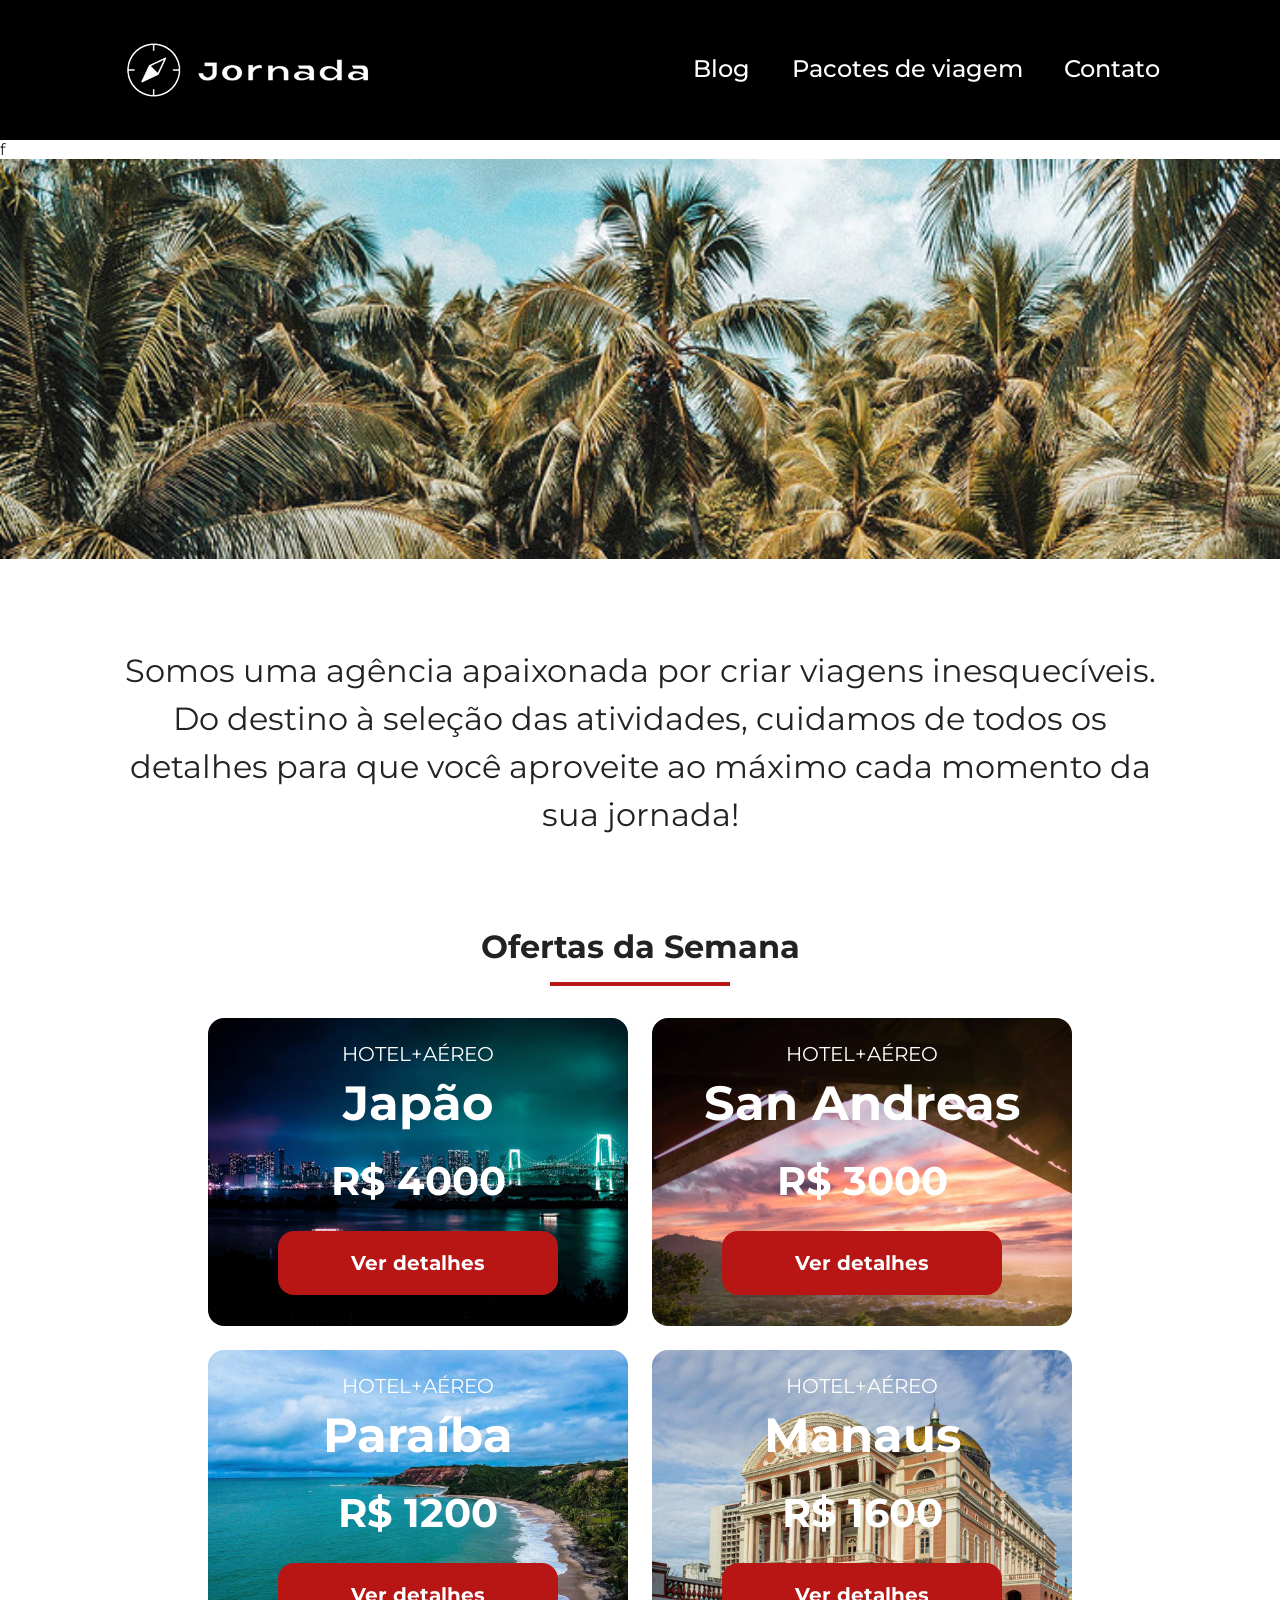
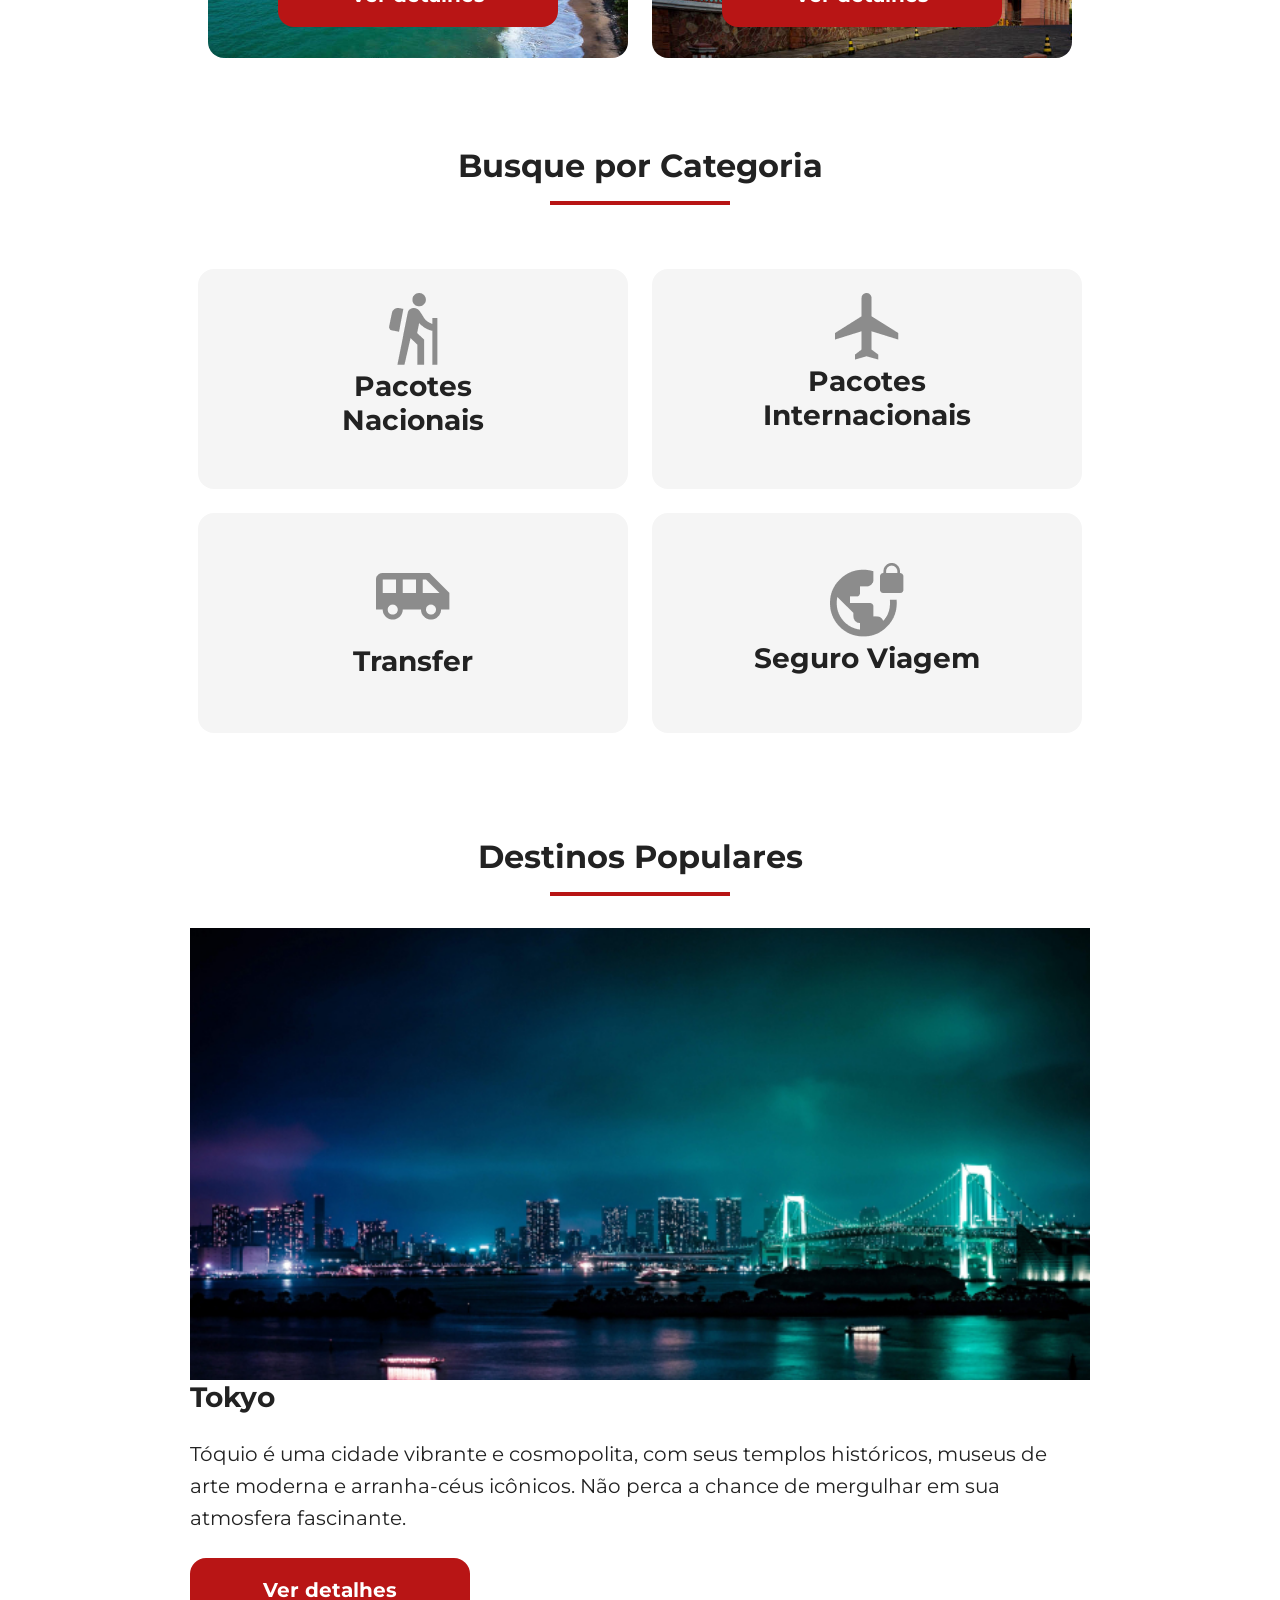
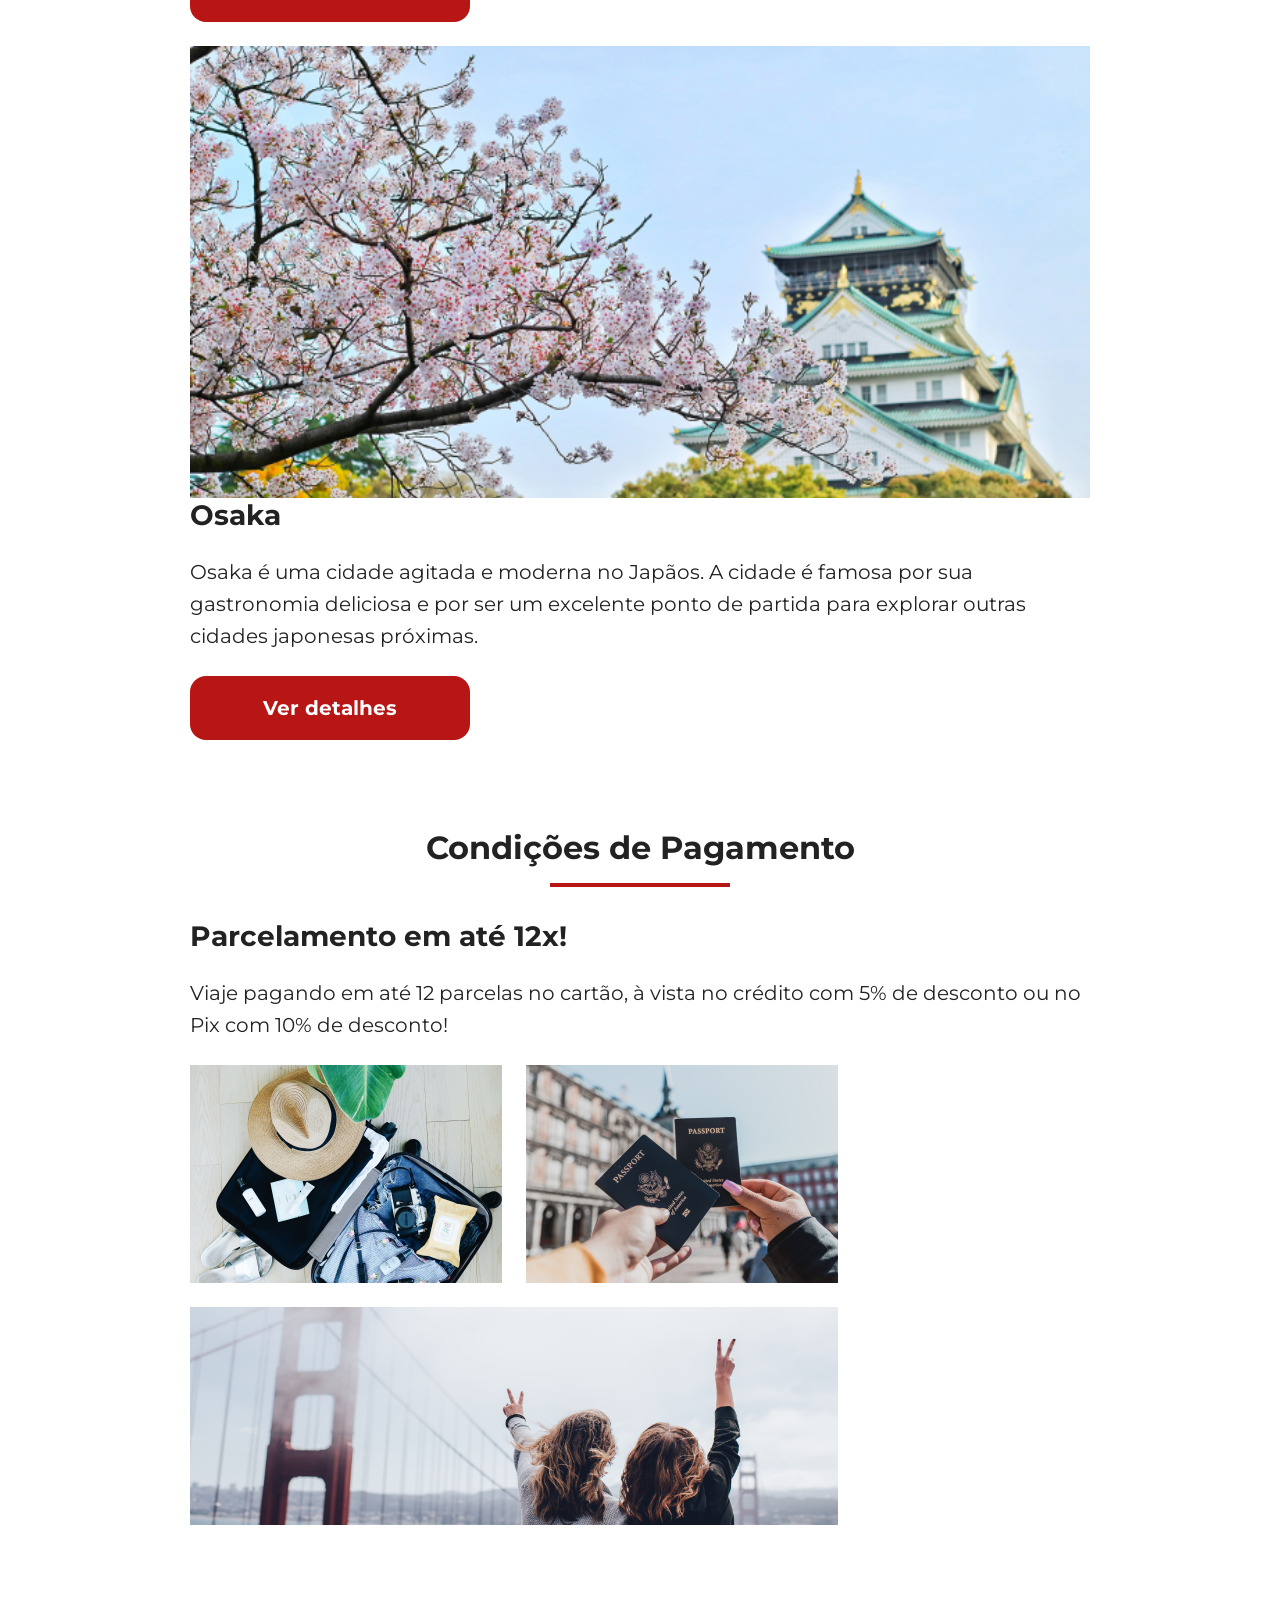
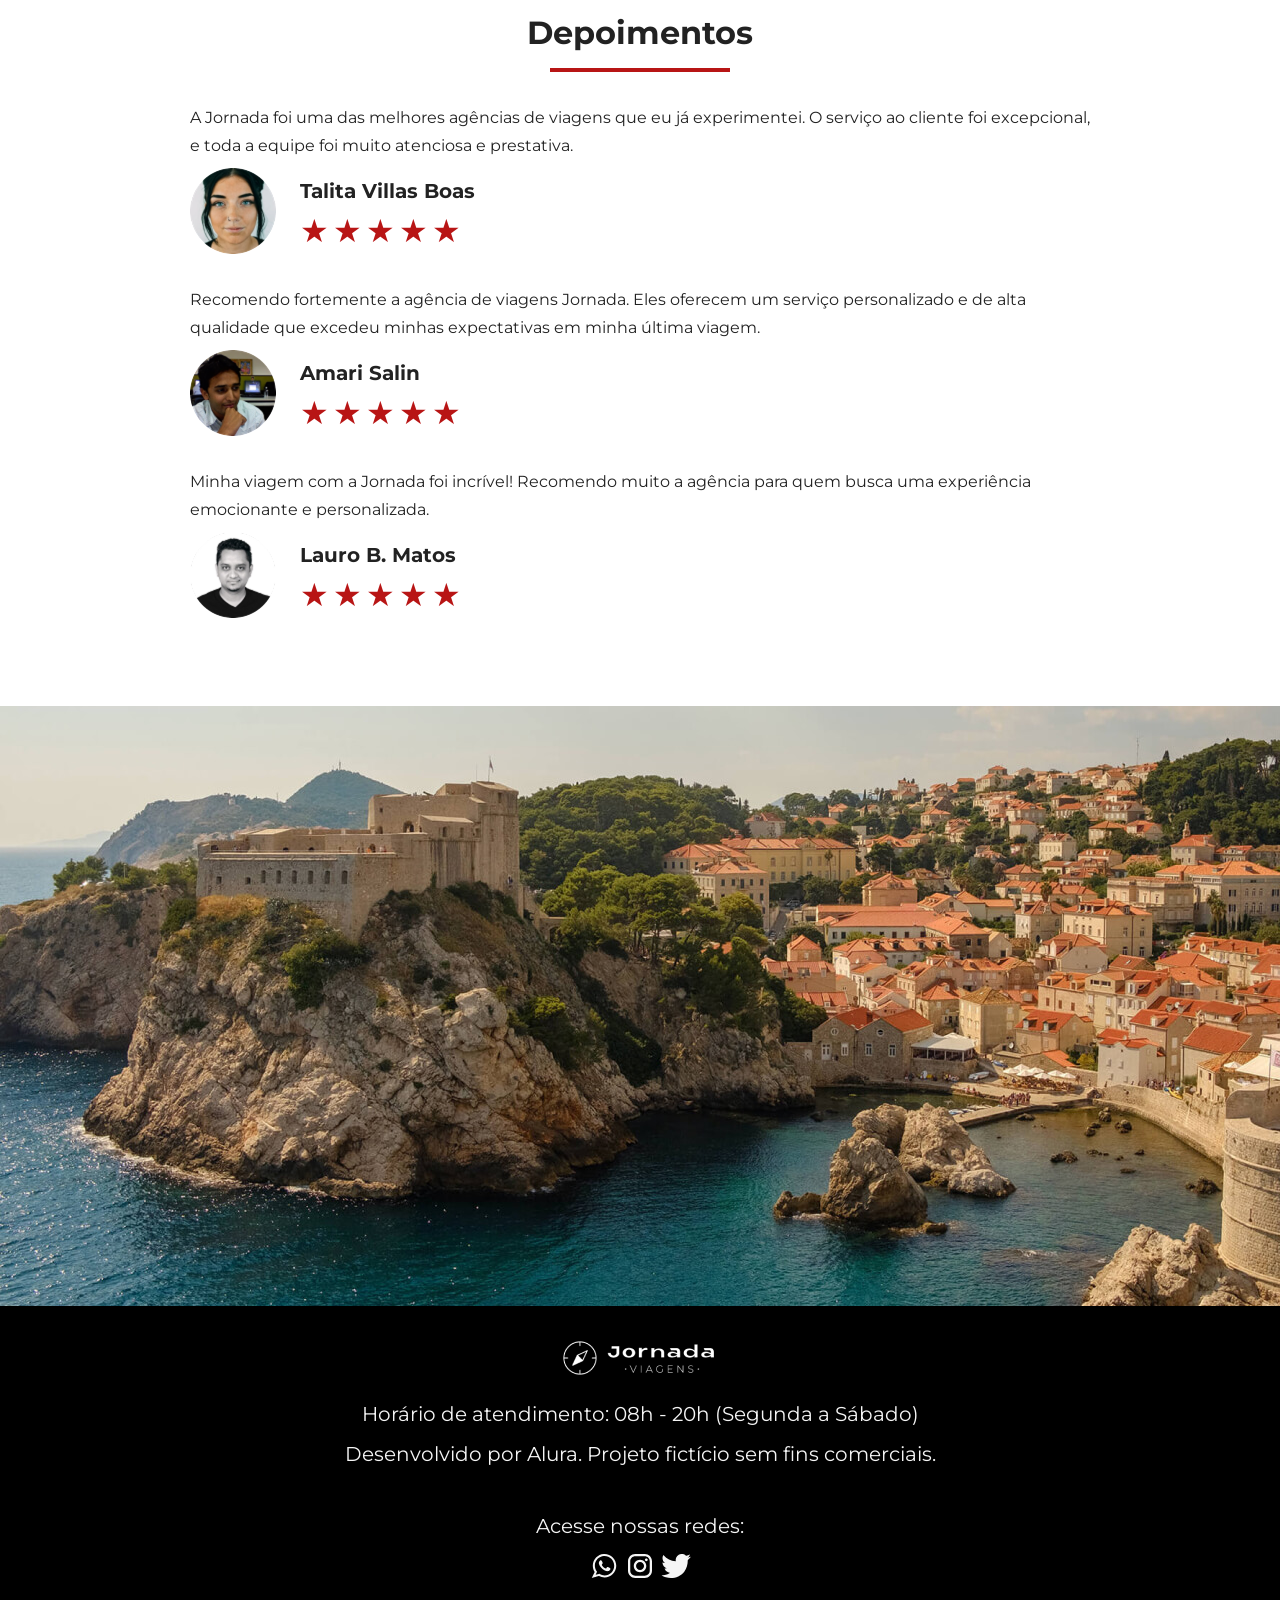
==== commit 258f3e04: "Adiciona meta description" ====
--- a/index.html
+++ b/index.html
@@ -3,6 +3,9 @@
     <head>
         <meta charset="UTF-8" />
         <meta name="viewport" content="width=device-width, initial-scale=1.0" />
+        <meta name="description" content="Jornada Viagens, uma agência apaixonada por criar viagens inesquecíveis">
+
+        <link rel="icon" href="favico.svg" type="xml/svg" />
         <link rel="stylesheet" href="./css/style.css" />
         <title>Jornada Viagens</title>
     </head>
@@ -39,7 +42,7 @@
                     </ul>
                 </nav>
             </div>
-        </header>
+        </header>f
         <main>
             <section class="hero">
                 <div class="hero-img"></div>
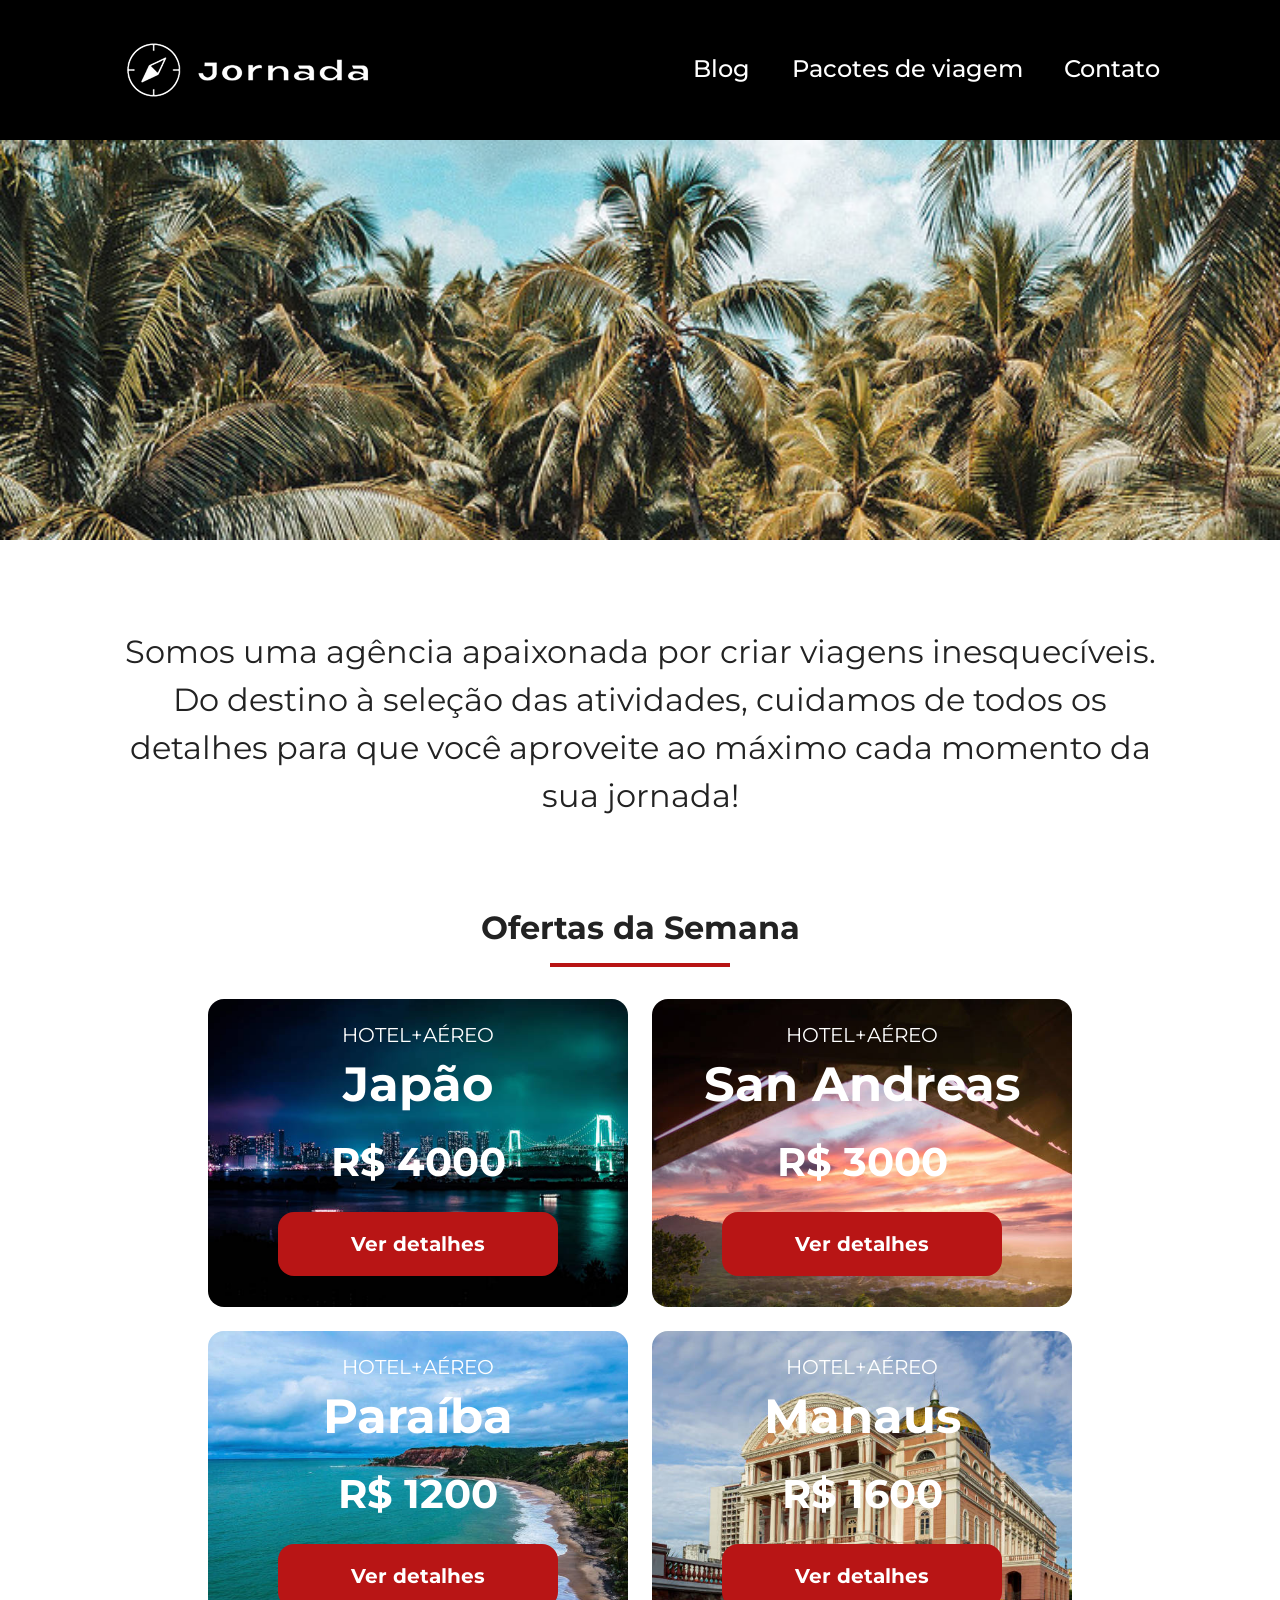
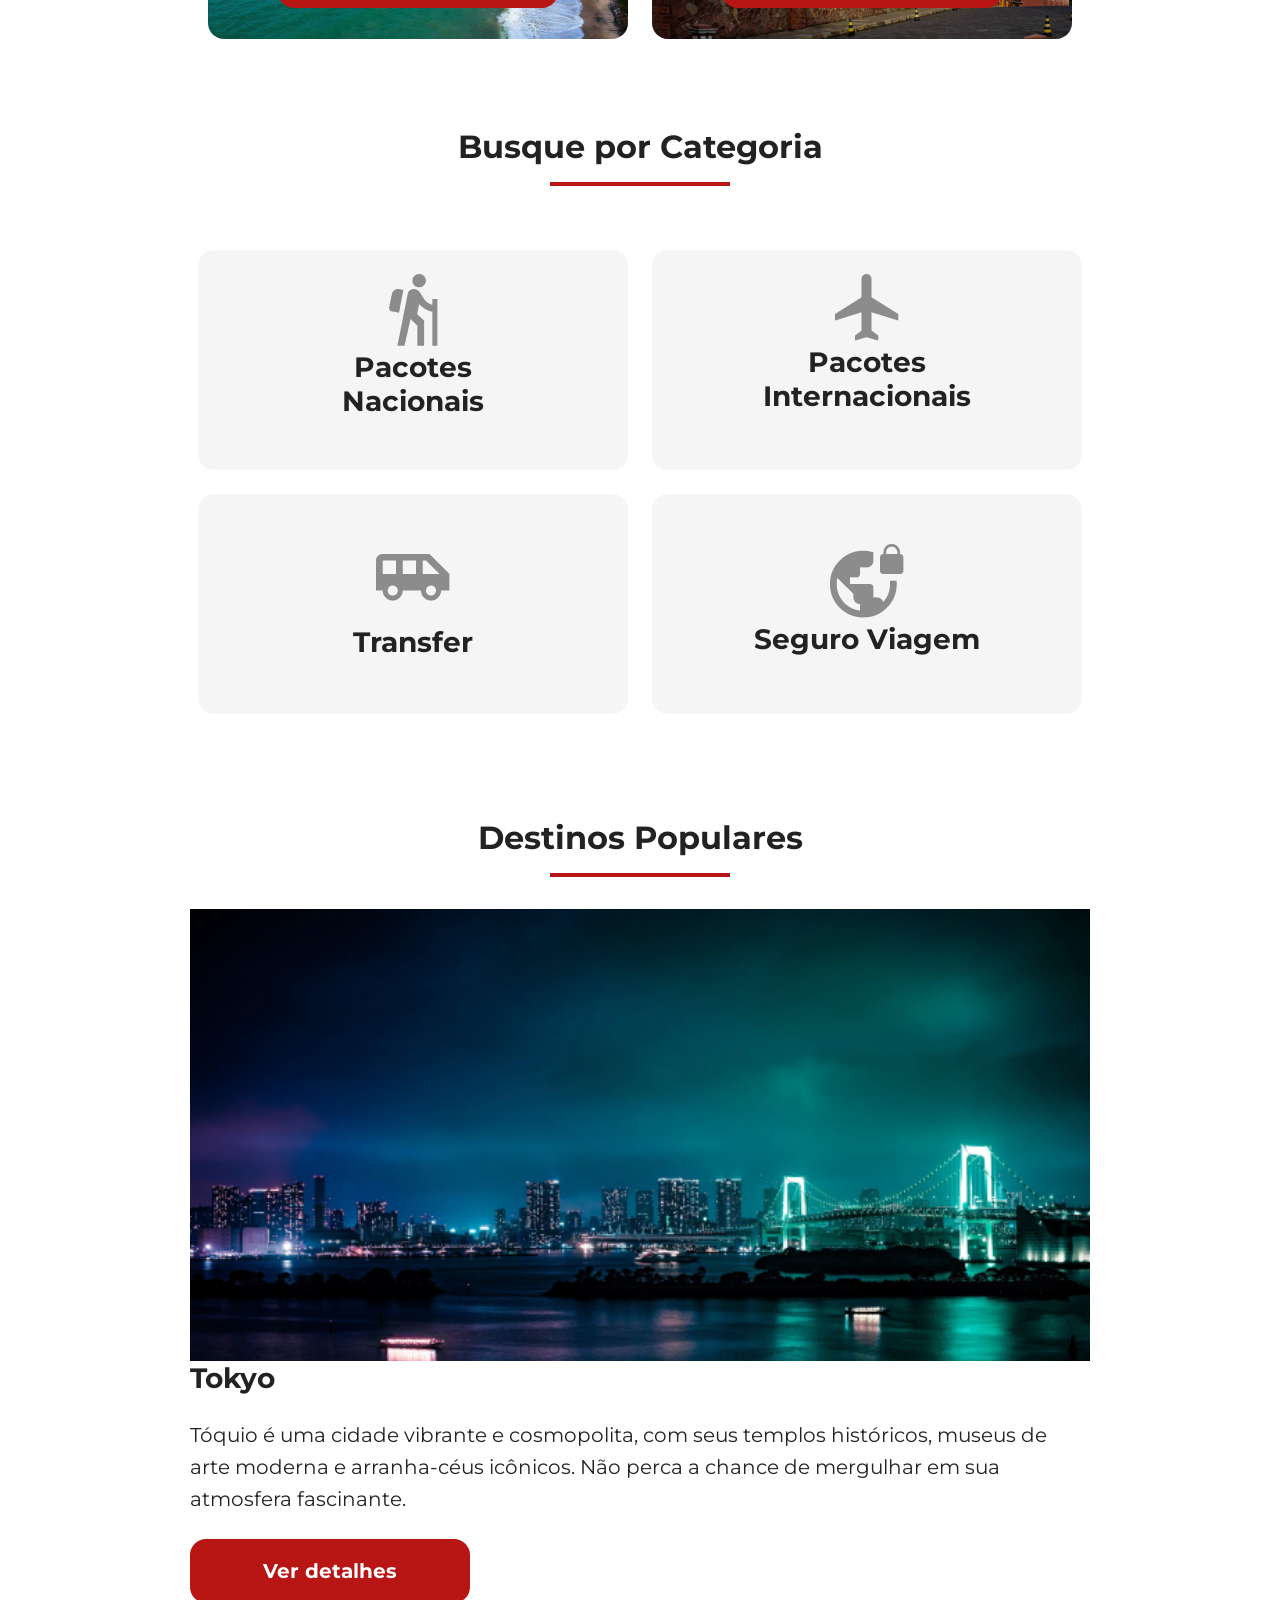
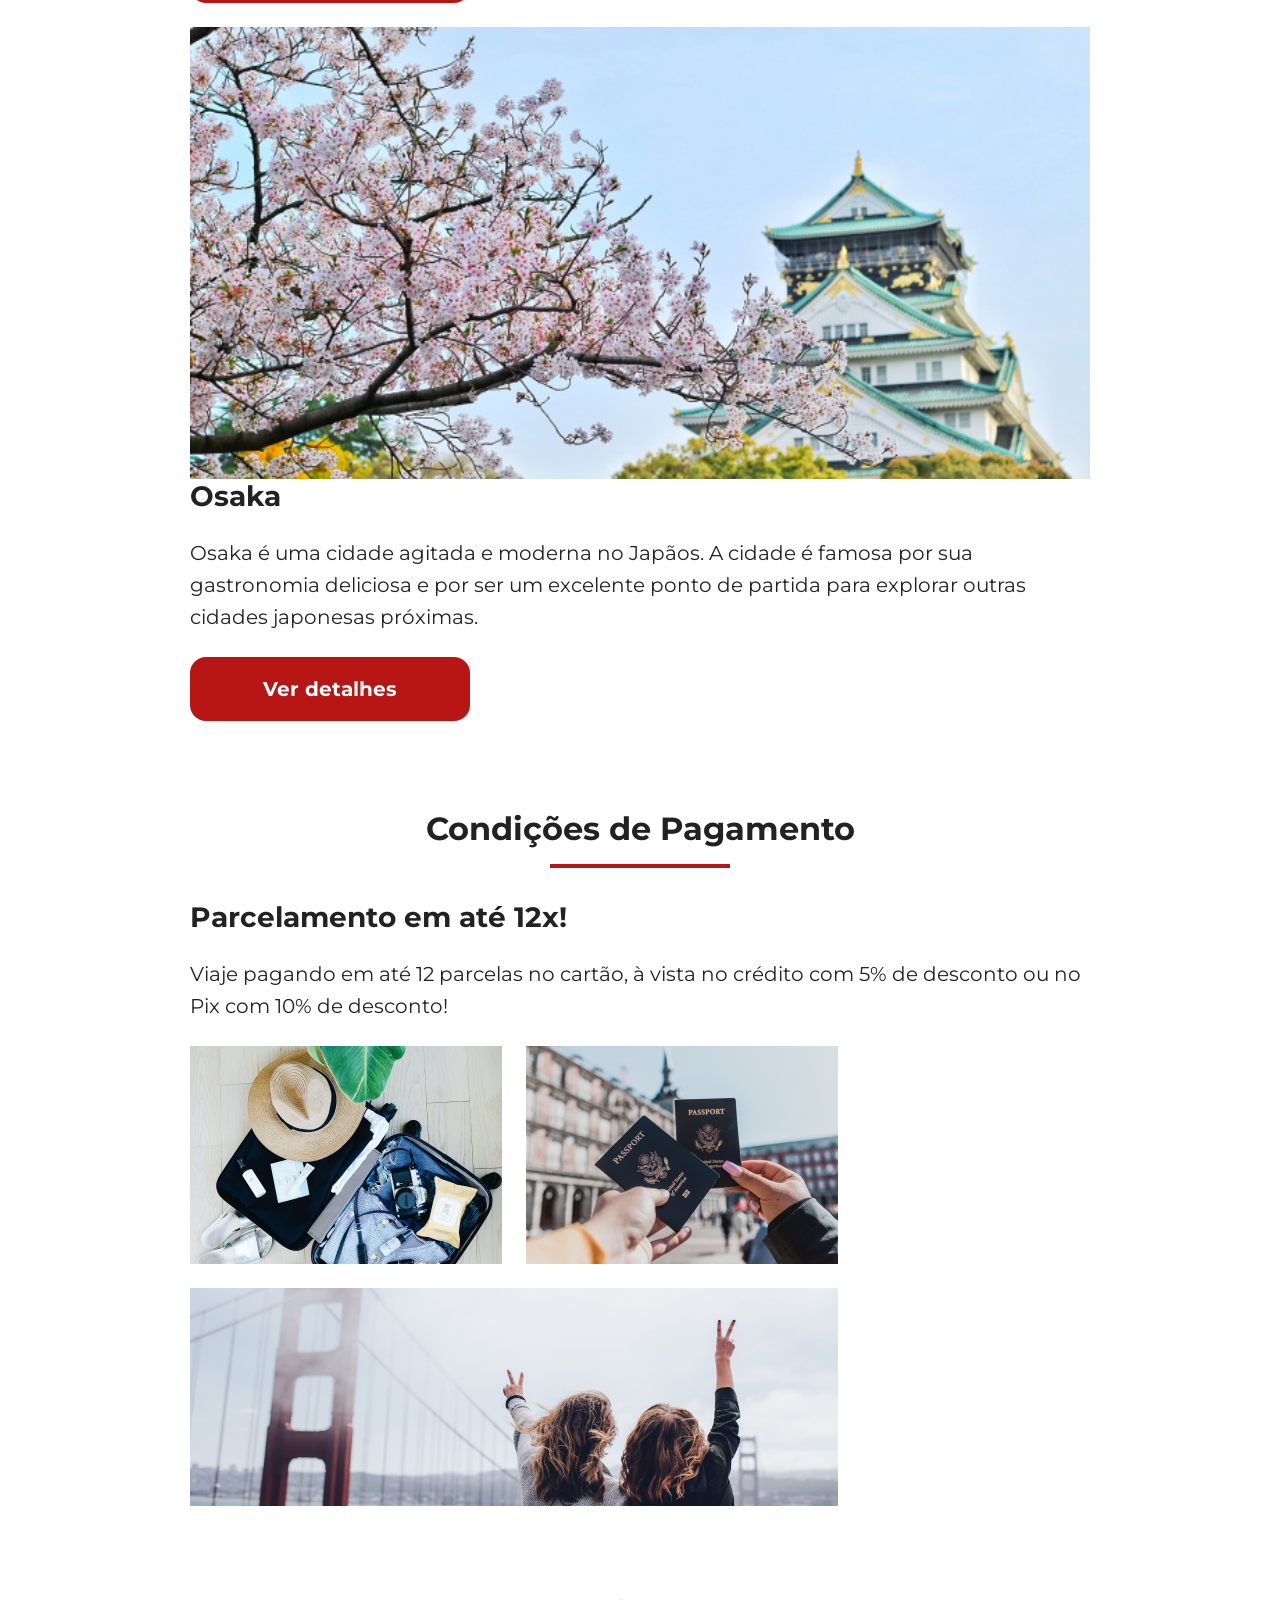
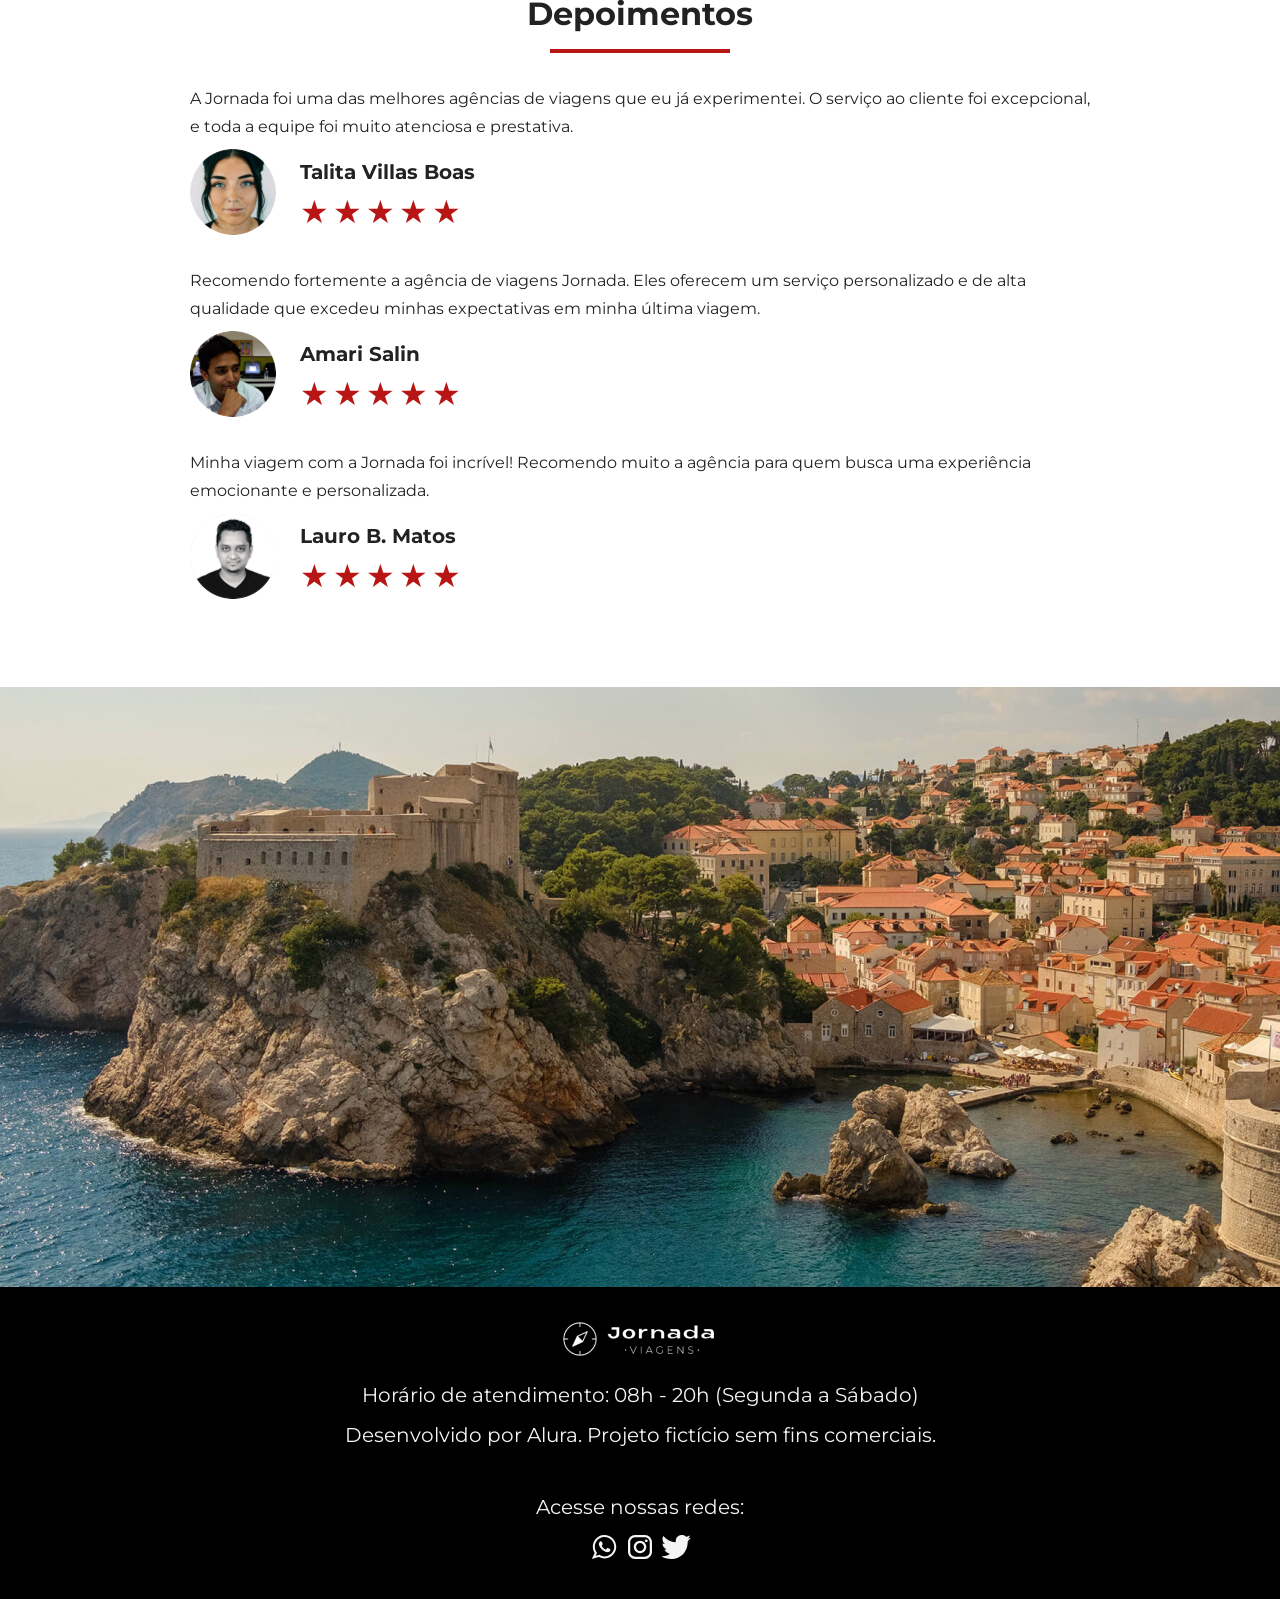
==== commit 1772dced: "Adiciona estrutura inicial da pagina de pacotes de viagem" ====
--- a/index.html
+++ b/index.html
@@ -3,7 +3,22 @@
     <head>
         <meta charset="UTF-8" />
         <meta name="viewport" content="width=device-width, initial-scale=1.0" />
-        <meta name="description" content="Jornada Viagens, uma agência apaixonada por criar viagens inesquecíveis">
+        <meta
+            name="description"
+            content="Jornada Viagens, uma agência apaixonada por criar viagens inesquecíveis"
+        />
+
+        <meta name="og:title" content="Jornada Viagens" />
+        <meta
+            name="og:description"
+            content="Jornada Viagens, uma agência apaixonada por criar viagens inesquecíveist"
+        />
+        <meta
+            name="og:image"
+            content="https://dougfani.github.io/jornada-viagens/img/logo-footer.png"
+        />
+        <meta name="og:type" content="website" />
+        <meta name="og:url" content="https://dougfani.github.io/jornada-viagens" />
 
         <link rel="icon" href="favico.svg" type="xml/svg" />
         <link rel="stylesheet" href="./css/style.css" />
@@ -42,7 +57,7 @@
                     </ul>
                 </nav>
             </div>
-        </header>f
+        </header>
         <main>
             <section class="hero">
                 <div class="hero-img"></div>
